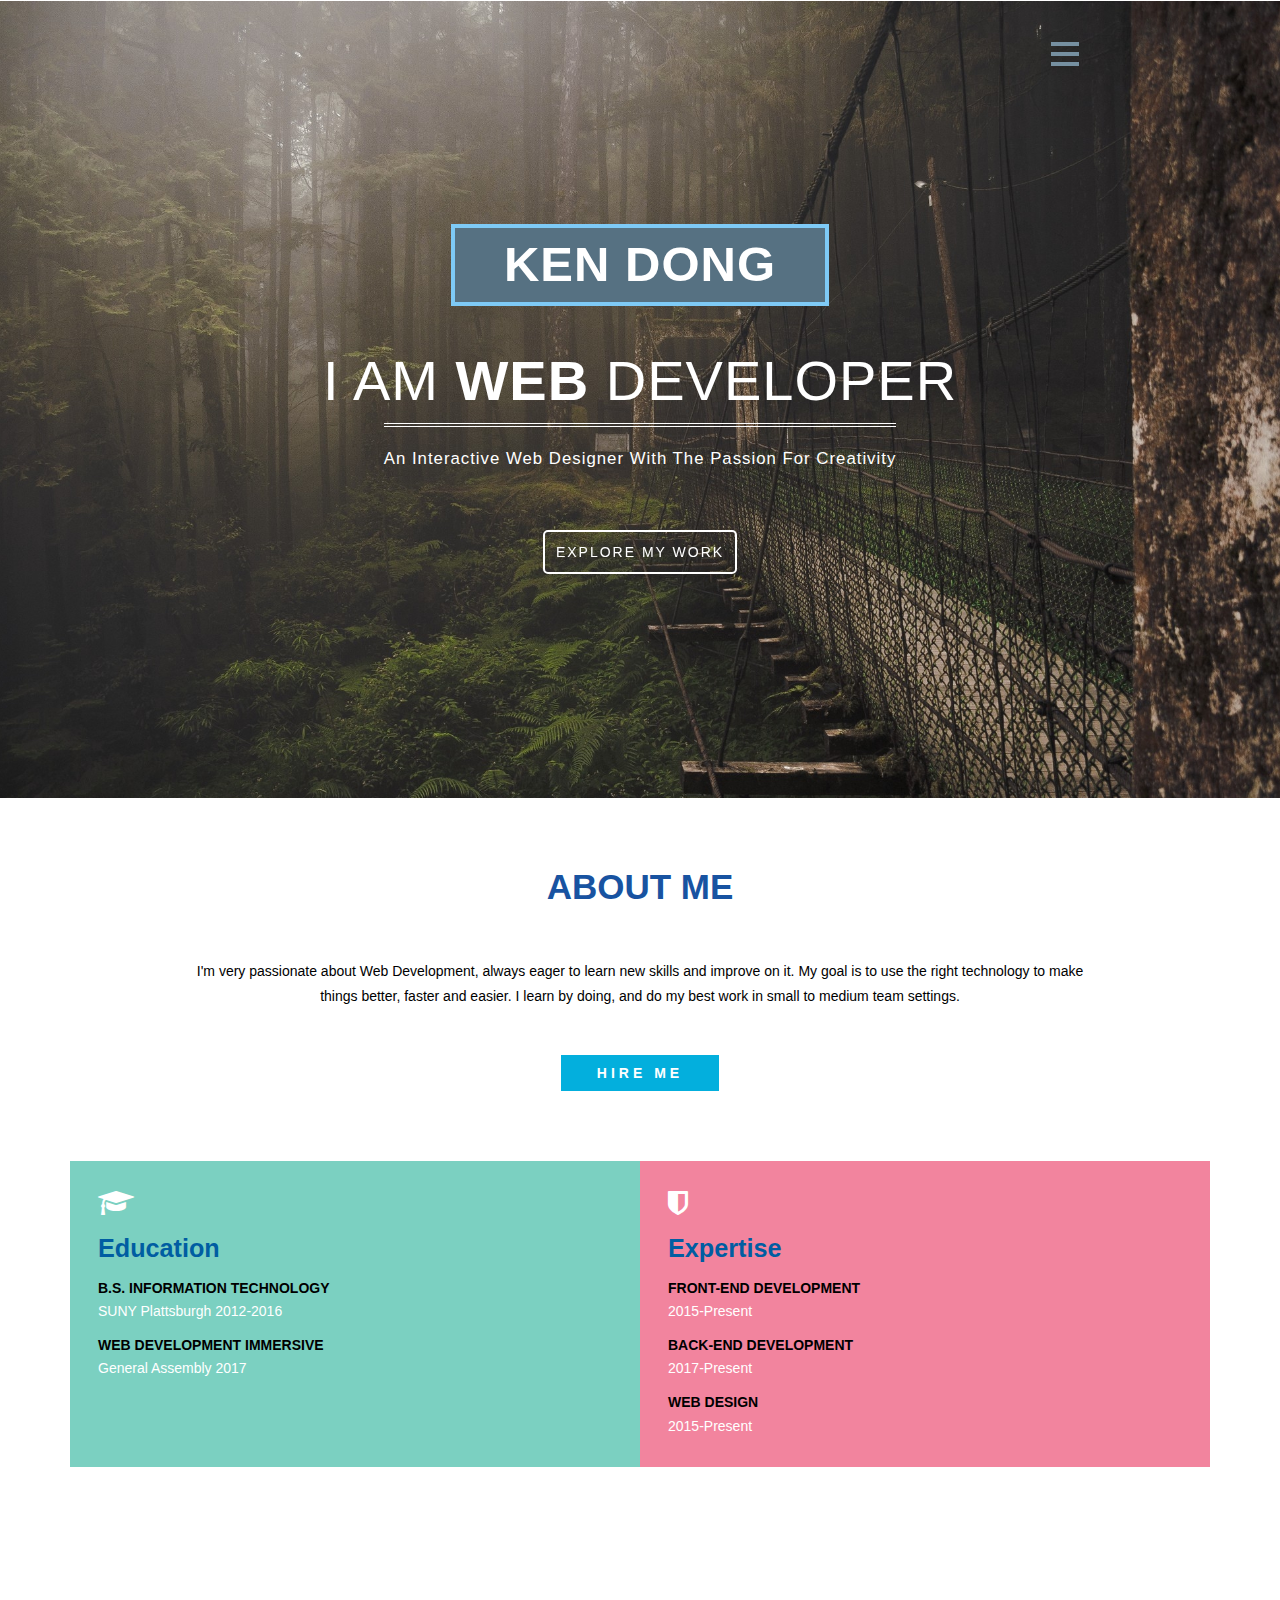
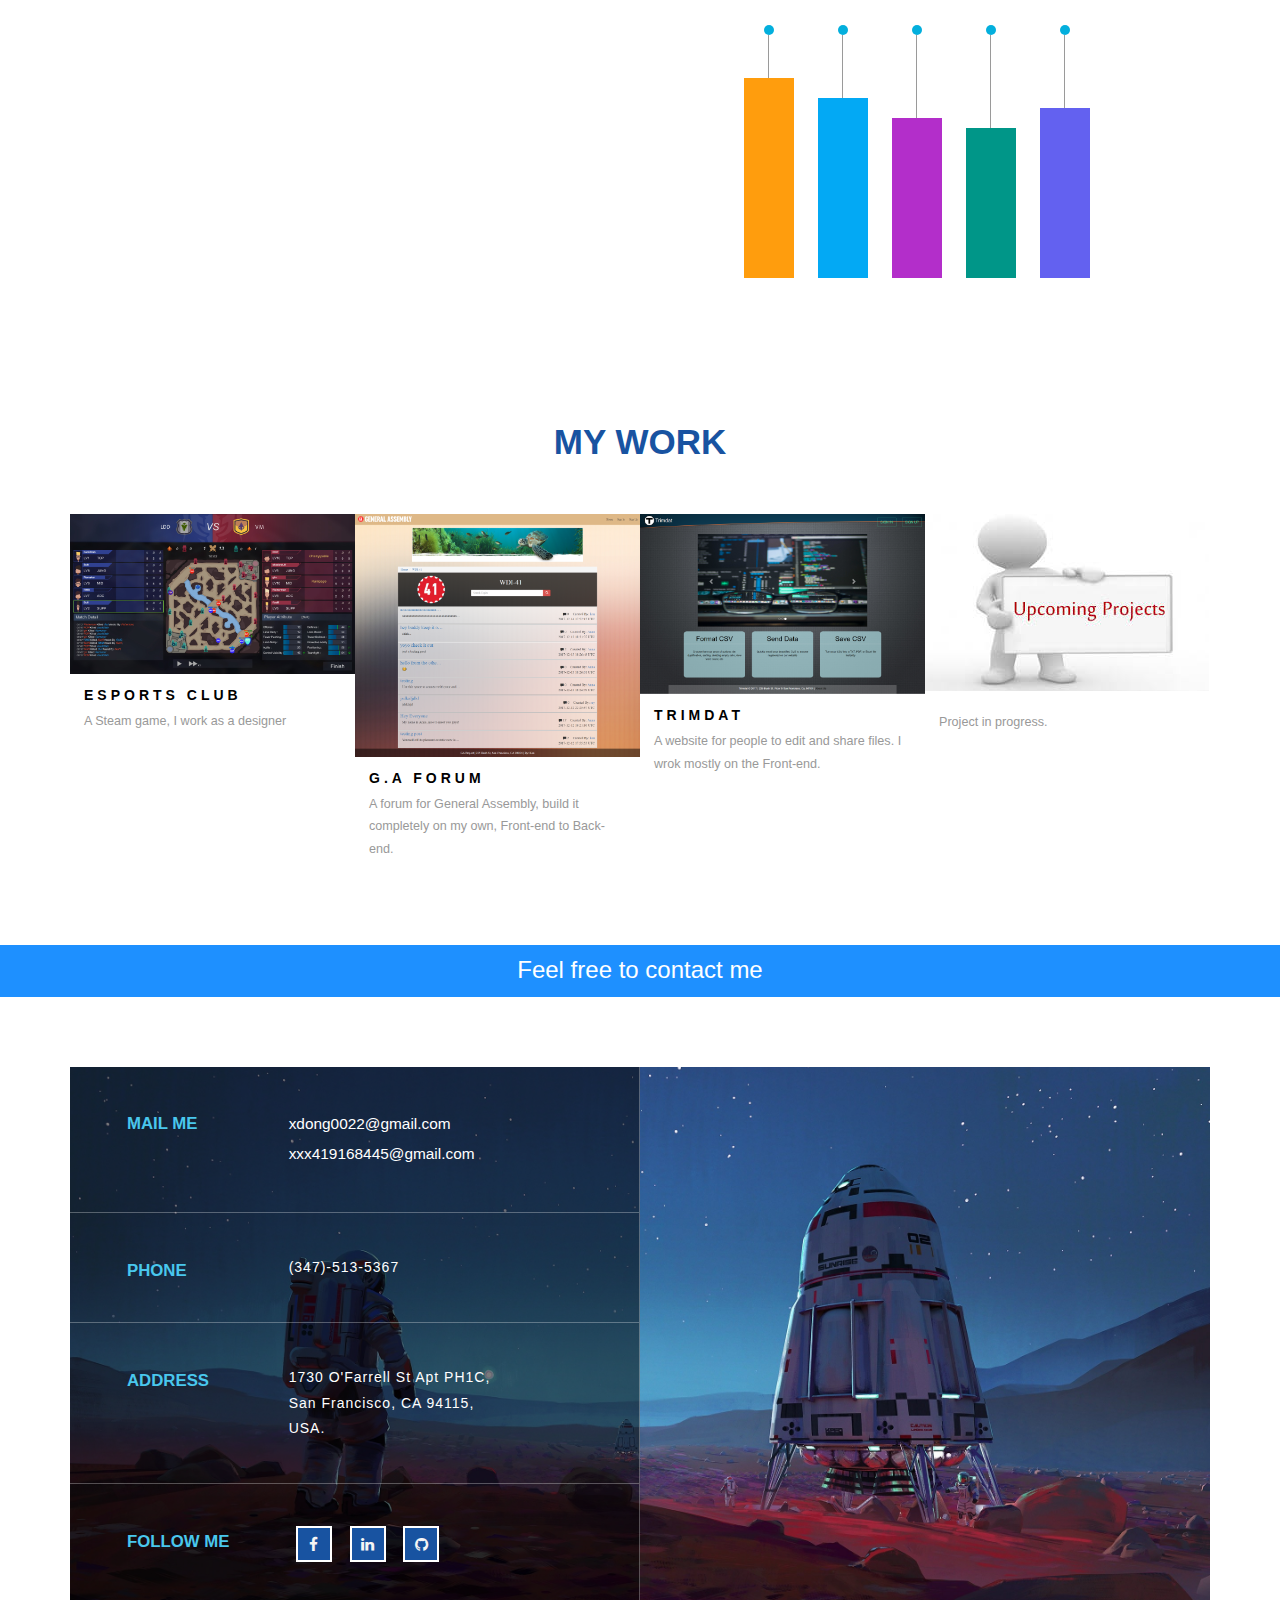
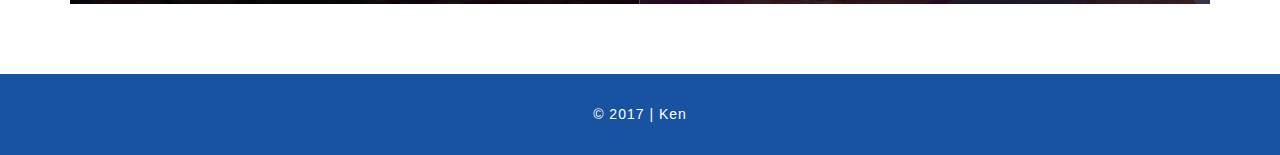
==== index.html @ a5fcfdde "profile page redo" ====
<!DOCTYPE html>
<html lang="en">
<head>
	<title>Ken's Profile</title>
	<meta name="viewport" content="width=device-width, initial-scale=1">
	<meta http-equiv="Content-Type" content="text/html; charset=utf-8" />
	<meta name="keywords" content="Designer,Web design" />
	<script type="application/x-javascript">
		addEventListener("load", function () {
			setTimeout(hideURLbar, 0);
		}, false);

		function hideURLbar() {
			window.scrollTo(0, 1);
		}
	</script>
	<!-- Custom Theme files -->
	<link href="css/bootstrap.css" type="text/css" rel="stylesheet" media="all">
	<!--gallery -->
	<link type="text/css" rel="stylesheet" href="css/cm-overlay.css" />
	<!-- //gallery -->
	<link href="css/style.css" type="text/css" rel="stylesheet" media="all">
	<link href="css/font-awesome.css" rel="stylesheet">
	<!-- font-awesome icons -->
	<!--//Custom Theme files-->
	<!-- js -->
	<script src="js/jquery-2.2.3.min.js"></script>
	<!-- //js -->

</head>

<body>
	<!-- banner -->
	<div id="home" class="banner">
		<div class="banner-agileinfo">
			<!-- header -->
			<div class="header">
				<div class="container">
					<div class="menu">
						<a href="" id="menuToggle"> <span class="navClosed"></span> </a>
						<nav>
							<a href="#home" class="active scroll">Home</a>
							<a href="#about" class="scroll">About Me</a>
							<a href="#skills" class="scroll">Skills</a>
							<a href="#gallery" class="scroll">My Work</a>
							<a href="#contact" class="scroll">Contact</a>
						</nav>
						<script>
							(function ($) {
								// Menu Functions
								$(document).ready(function () {
									$('#menuToggle').click(function (e) {
										var $parent = $(this).parent('.menu');
										$parent.toggleClass("open");
										var navState = $parent.hasClass('open') ? "hide" : "show";
										$(this).attr("title", navState + " navigation");
										// Set the timeout to the animation length in the CSS.
										setTimeout(function () {
											console.log("timeout set");
											$('#menuToggle > span').toggleClass("navClosed").toggleClass("navOpen");
										}, 200);
										e.preventDefault();
									});
								});
							})(jQuery);
						</script>

					</div>
					<div class="clearfix"> </div>
				</div>
			</div>
			<!-- //header -->
			<div class="banner-text">
				<div class="container">
					<h1><a href="index.html">Ken Dong</a></h1>
					<h2 class="w3ls-bnrtext">I am <span> WEB </span> Developer</h2>
					<p class="w3ls-p">an interactive web designer with the passion for creativity</p>
					<a href="#about" class="buy btn-wayra scroll">Explore my work</a>
				</div>
			</div>
		</div>
	</div>
	<!-- //banner -->
	<!-- about -->
	<div class="agile-about w3ls-section text-center" id="about">
		<div class="container">
			<h3 class="agileits-title">about me</h3>
			<div class="agileits-about-grid">
				<p>I'm very passionate about Web Development, always eager to learn new
					skills and improve on it. My goal is to use the right technology to make things better, faster and easier.
				 I learn by doing, and do my best work in small to medium team settings.</p>
			</div>
			<a href="#contact" class="wthree- about-link scroll">hire me</a>
		</div>
	</div>
	<!-- //about -->
	<!-- about-bottom -->
	<div class="agileits-about-btm">
		<div class="container">
			<div class="w3-flex">
			<div class="col-md-4 col-sm-4 ab1 agileits-about-grid1">
				<span class="fa fa-graduation-cap  wthree-title-list" aria-hidden="true"></span>
				<h4 class="agileinfo-head">education</h4>
				<h5>B.S. Information Technology</h5>
				<p>SUNY Plattsburgh 2012-2016</p>
				<h5>Web Development Immersive</h5>
				<p>General Assembly 2017</p>
			</div>
			<div class="col-md-4 col-sm-4 ab1 agileits-about-grid2">
				<span class="fa fa-shield  wthree-title-list" aria-hidden="true"></span>
				<h4 class="agileinfo-head">expertise</h4>
				<h5>Front-end Development</h5>
				<p>2015-Present</p>
				<h5>Back-end Development</h5>
				<p>2017-Present</p>
				<h5>Web Design</h5>
				<p>2015-Present</p>
			</div>
			<div class="clearfix"></div>
			</div>
		</div>
	</div>
	<!-- //about-bottom -->
	<!-- skills -->
	<div class="agile-service w3ls-section" id="skills">
		<div class="container">
			<div class="col-md-5 w3_agileits-service-left">
				<h3 class="agileits-title">skills</h3>
				<p>I have a wide range of skill sets from the base HTML and CSS to Ruby,
					Rails, Python, React, Angular and many more.
				</p>
			</div>
			<div class="col-md-7 skills-right">
				<div class="vertical-skills  pull-right xs-center">
					<ul class="list-inline">
						<li>
							<div class="skill" style="height:100%; background:#ff9d0d;"><span class="value"></span></div><span class="title">ROR</span></li>
						<li>
							<div class="skill" style="height:90%; background:#03a9f4;"><span class="value"></span></div><span class="title">Python</span></li>
						<li>
							<div class="skill" style="height:80%; background:#b32eca;"><span class="value"></span></div><span class="title">React</span></li>
						<li>
							<div class="skill" style="height:75%; background:#009688;"><span class="value"></span></div><span class="title">Angular</span></li>
						<li>
							<div class="skill" style="height:85%; background:#6361f0;"><span class="value"></span></div><span class="title">JS</span></li>

					</ul>
				</div>

			</div>
			<div class="clearfix"></div>
		</div>
	</div>
	<div class="w3ls-section agileits-gallery" id="gallery">
		<div class="container">
			<h3 class="agileits-title">MY work</h3>
			<div class="bs-example bs-example-tabs" role="tabpanel" data-example-id="togglable-tabs">
				<div id="myTabContent" class="tab-content">
					<div role="tabpanel" class="tab-pane fade in active" id="home-main" aria-labelledby="home-tab">
						<div class="w3_tab_img">
							<div class="col-sm-3 w3_tab_img_left">
								<div class="demo">
									<a class="cm-overlay" href="images/g1.jpg">
										<figure class="imghvr-shutter-in-out-diag-2"><img src="images/g1.jpg" alt=" " class="img-responsive" />
										</figure>
									</a>
								</div>
								<div class="agile-gallery-info">
									<h5>ESports Club</h5>
									<p>A Steam game, I work as a designer</p>
								</div>
							</div>
							<div class="col-sm-3 w3_tab_img_left">
								<div class="demo">
									<a class="cm-overlay" href="images/g2.png">
										<figure class="imghvr-shutter-in-out-diag-2"><img src="images/g2.png" alt=" " class="img-responsive" />
										</figure>
									</a>
								</div>
								<div class="agile-gallery-info">
									<h5>G.A Forum</h5>
									<p>A forum for General Assembly, build it completely on my own, Front-end to Back-end.</p>
								</div>
							</div>
							<div class="col-sm-3 w3_tab_img_left">
								<div class="demo">
									<a class="cm-overlay" href="images/g3.png">
										<figure class="imghvr-shutter-in-out-diag-2"><img src="images/g3.png" alt=" " class="img-responsive" />
										</figure>
									</a>
								</div>
								<div class="agile-gallery-info">
									<h5>Trimdat</h5>
									<p>A website for people to edit and share files. I wrok mostly on the Front-end.</p>
								</div>
							</div>
							<div class="col-sm-3 w3_tab_img_left">
								<div class="demo">
									<a class="cm-overlay" href="images/upcoming_projects.jpg">
										<figure class="imghvr-shutter-in-out-diag-2"><img src="images/upcoming_projects.jpg" alt=" " class="img-responsive" />
										</figure>
									</a>
								</div>
								<div class="agile-gallery-info">
									<p>Project in progress.</p>
								</div>
							</div>
							<div class="clearfix"> </div>
						</div>
					</div>
				</div>
			</div>
		</div>
		<script src="js/jquery.tools.min.js"></script>
		<script src="js/jquery.mobile.custom.min.js"></script>
		<script src="js/jquery.cm-overlay.js"></script>
		<script>
			$(document).ready(function () {
				$('.cm-overlay').cmOverlay();
			});
		</script>
	</div>
	<!-- //menu -->

	<!-- contact -->
	<h3 class="contact-me" id="contact">Feel free to contact me</h3>
	<div class="contact-w3-agileits w3ls-section">
		<div class="container">
			<div class="contact-main-w3ls">
				<div class="col-md-6  contact-left-w3ls">
					<div class="mail contact-grid-agileinfo">
						<div class="col-md-4 col-sm-4 col-xs-4 contact-icon-wthree">
							<h4>Mail me</h4>
						</div>
						<div class="col-md-8  col-sm-8 col-xs-8 contact-text-agileinfo">
							<a target="_blank" href="https://mail.google.com/mail/u/0/?view=cm&fs=1&tf=1&source=mailto&to=xdong0022@gmail.com">xdong0022@gmail.com</a><br>
							<a target="_blank" href="https://mail.google.com/mail/u/0/?view=cm&fs=1&tf=1&source=mailto&to=xxx419168445@gmail.com">xxx419168445@gmail.com</a>
						</div>
						<div class="clearfix"></div>
					</div>
					<div class="call contact-grid-agileinfo">
						<div class="col-md-4 col-sm-4 col-xs-4 contact-icon-wthree">
							<h4>Phone</h4>
						</div>
						<div class="col-md-8 col-sm-8 col-xs-8 contact-text-agileinfo">
							<p>(347)-513-5367</p>
						</div>
						<div class="clearfix"></div>
					</div>
					<div class="contact-grid-agileinfo">
						<div class="col-md-4 col-sm-4 col-xs-4 contact-icon-wthree">
							<h4>Address</h4>
						</div>
						<div class="col-md-8 col-sm-8 col-xs-8 contact-text-agileinfo">
							<p>1730 O'Farrell St Apt PH1C,<br> San Francisco, CA 94115,<br> USA.
							</p>
						</div>
						<div class="clearfix"></div>
					</div>
					<div class="visit wthree-social-icons contact-grid-agileinfo">
						<div class="col-md-4 col-sm-4 col-xs-4 contact-icon-wthree">
							<h4>Follow me</h4>
						</div>
						<div class="col-md-8 col-sm-8 col-xs-8 contact-text-agileinfo">
							<ul class="w3-links">
								<li><a target="_blank" href="https://www.facebook.com/xiaocan.dong" title="Facebook"><i class="fa fa-facebook"></i></a></li>
								<li><a target="_blank" href="https://www.linkedin.com/in/xdong0022/" title="Linkedin"><i class="fa fa-linkedin"></i></a></li>
								<li><a target="_blank" href="https://github.com/xdong002" title="Github"><i class="fa fa-github"></i></a></li>
							</ul>
						</div>
						<div class="clearfix"></div>
					</div>
				</div>
				<div class="contact-main">
					<div class="col-md-6 agileits-main-right">

					</div>
					<div class="clearfix"></div>
				</div>
			</div>
		</div>
	</div>
	<!-- //contact -->
	<div class="agileits_w3layouts-footer">
		<p>© 2017 | Ken</a></p>
	</div>
	<!-- start-smooth-scrolling -->
	<script type="text/javascript" src="js/move-top.js"></script>
	<script type="text/javascript" src="js/easing.js"></script>
	<script type="text/javascript">
		jQuery(document).ready(function ($) {
			$(".scroll").click(function (event) {
				event.preventDefault();

				$('html,body').animate({
					scrollTop: $(this.hash).offset().top
				}, 1000);
			});
		});
	</script>
	<!-- //end-smooth-scrolling -->
	<!-- smooth-scrolling-of-move-up -->
	<script type="text/javascript">
		$(document).ready(function () {
			/*
			var defaults = {
				containerID: 'toTop', // fading element id
				containerHoverID: 'toTopHover', // fading element hover id
				scrollSpeed: 1200,
				easingType: 'linear'
			};
			*/

			$().UItoTop({
				easingType: 'easeOutQuart'
			});

		});
	</script>
<script type="text/javascript" src="js/SmoothScroll.min.js"></script>
	<script src="js/bootstrap.js"></script>
</body>
</html>
---- css/cm-overlay.css ----
/* overlay - centered modal dialog*/
.overlay-visible
{
    overflow:hidden !important;
}
#cm-overlay-mask,
#cm-wrap
{
    position: fixed;
    left: 0;
    top: 0;
    width:100%;
    height:100%;
    z-index: 9991;
    text-align:center;
/* IE<9 support hack */
}
/* chrome bug fix causing overlay-mask to not appear */
@media screen and (-webkit-min-device-pixel-ratio:0) {
#cm-overlay-mask
{
    overflow:scroll;
}
#cm-overlay-mask::-webkit-scrollbar
{
    width:0px; 
}}
#cm-wrap
{
    visibility:hidden;
    white-space:nowrap;
}
#cm-wrap *
{
    -webkit-touch-callout: none;
    -webkit-user-select: none;
    -khtml-user-select: none;
    -moz-user-select: none;
    -ms-user-select: none;
    user-select: none;
}
#cm-wrap .cm-box,
#cm-wrap .cm-scale
{
    white-space:normal;
    vertical-align:middle;
    position:relative;
    display:inline-block;
/* IE<8 support hacks */
    *display:inline;
    *zoom:1;
}
#cm-wrap .cm-scale
{
    height:100%;
    line-height:100%;
    width:0;
}
#cm-wrap .cm-box img,
#cm-wrap .cm-box iframe
{
    display:block;
}

/* customise mask colour */
#cm-overlay-mask
{
    background-color:#000000;
}
/* customise loader GIF */
#cm-wrap
{
    background:none;
}
#cm-wrap.cm-loaded
{
    background-image:none;
}
/* overlay border and shadow */
#cm-overlay
{
    -webkit-box-shadow: 0 0 90px #000;
    -khtml-box-shadow:0 0 90px 5px #000;
    -moz-box-shadow:0 0 90px 5px #000;
    box-shadow:0 0 90px 5px #000;
    /**/
    opacity:0;
    z-index:9992;
}
/* close link style */
#cm-wrap #cm-close
{
    display:block;
	height: 61px;
    width: 59px;
    position:absolute;
    right:0;
    top:0;
    background:transparent url(../images/close.png) scroll no-repeat center center;
    cursor:pointer;
    z-index:9993;
    zoom:1;
    text-indent:-999em;
    opacity:0.5;
}
/* prev and next buttons */
#cm-wrap #cm-prev,
#cm-wrap #cm-next
{
    display:block;
    position:absolute;
    height: 97px;
    width: 49px;
    top:50%;
    margin-top:-63px;
    text-indent:-999em;
    opacity:0.5;
    outline:none;
    z-index:9993;
}
#cm-wrap #cm-prev
{
    left:0;
    background:transparent url(../images/prev.png) scroll no-repeat 0 center;
}
#cm-wrap #cm-next
{
    right:0;
    background:transparent url(../images/next.png) scroll no-repeat 100% center;
}
#cm-wrap #cm-prev:hover,
#cm-wrap #cm-next:hover,
#cm-wrap #cm-close:hover
{
    opacity:1;
}


/* tooltip for close link (jquery tools) */
.tooltip
{
    text-align:center;
    font-family:sans-serif;
    color:#eee;
    background:#000;
    padding:10px;
    border:1px solid #eee;
    z-index:99999;
    font-size:12px;
    background: #000;
    border: 1px solid #eee;
}
.tooltip:after, .tooltip:before
{
    bottom: 100%;
    border: solid transparent;
    content: " ";
    height: 0;
    width: 0;
    position: absolute;
    pointer-events: none;
}
.tooltip:after
{
    border-color: rgba(0, 0, 0, 0);
    border-bottom-color: #000;
    border-width: 10px;
    left: 50%;
    margin-left: -10px;
}
.tooltip:before
{
    border-color: rgba(238, 238, 238, 0);
    border-bottom-color: #eee;
    border-width: 11px;
    left: 50%;
    margin-left: -11px;
}
@media (max-width: 640px){
	#cm-wrap .cm-box img, #cm-wrap .cm-box iframe {
		display: block;
		width: 80%;
		margin: 0 auto;
		height: inherit;
	}
	#cm-overlay {
		border: none;
	}
}
---- css/style.css ----
/*--
Author: W3layouts
Author URL: http://w3layouts.com
License: Creative Commons Attribution 3.0 Unported
License URL: http://creativecommons.org/licenses/by/3.0/
--*/

body {
    margin: 0;
    background: #fff;
    font-family: 'Source Sans Pro', sans-serif;
}

body a,
.agile_form input[type="submit"] {
    -webkit-transition: 0.5s all;
    -moz-transition: 0.5s all;
    -o-transition: 0.5s all;
    -ms-transition: 0.5s all;
    transition: 0.5s all;
    text-decoration: none;
}

h1,
h2,
h3,
h4,
h5,
h6 {
    margin: 0;
    font-family: 'Source Sans Pro', sans-serif;
}

p {
    margin: 0;
    line-height: 1.8;
    font-size: 1em;
    color: #000;
}

ul,
label {
    margin: 0;
    padding: 0;
}

body a:hover,
body a:focus {
    text-decoration: none;
    outline: none;
}

.contact-me {
  background-color: DodgerBlue;
  text-align: center;
  color: white;
  padding: 1%;
}


/*-- banner --*/

.banner {
    background: url(../images/bg2.jpg)no-repeat center 0px fixed;
    background-size: cover;
    /* display: -moz-flex;
    display: -webkit-flex;
    display: -ms-flex;
    display: flex;
    -moz-flex-direction: column;
    -webkit-flex-direction: column;
    -ms-flex-direction: column;
    flex-direction: column;
    -moz-justify-content: center;
    -webkit-justify-content: center;
    -ms-justify-content: center;
    justify-content: center;
      overflow: hidden;
    text-align: center;
     display: -ms-flexbox;
    -ms-flex-pack: center;*/

}
.banner-text {
    padding: 16em 0;
    text-align:center;
}


/*-- banner-text --*/

.banner-text h1 {
    font-size: 3.5em;
    line-height: 1.5em;
    display: inline-block;
    border: solid #7ecaf6;
    border-width: 4px;
    color: rgb(255, 255, 255);
    background: #567182;
    padding: 0 1em;
    letter-spacing: 1px;
    font-weight: 800;
    text-transform: uppercase;
}
.banner-text h1 a {
    color: #fff;
}
h2.w3ls-bnrtext {
    color: #fff;
    margin: 0.8em 0 0.2em;
    font-size: 4em;
    font-weight: 400;
    letter-spacing: 1px;
    text-transform: uppercase;
}

h2.w3ls-bnrtext span {
    font-weight: 800;
}

p.w3ls-p {
    font-size: 1.2em;
    color: #fff;
    text-transform: capitalize;
    padding-top: 1em;
    letter-spacing: 1px;
    display: inline-block;
    border-top: 4px double #fff;
}

a.buy {
    font-size: 1em;
    color: #fff;
    padding: 0.7em 0;
    margin: 4em auto 0;
    text-align: center;
    border-radius: 5px;
    border: 2px solid;
    letter-spacing: 2px;
    position: relative;
    text-transform: uppercase;
    z-index: 1;
    -webkit-backface-visibility: hidden;
    -moz-osx-font-smoothing: grayscale;
    display: block;
    width: 17%;
}


/* Individual button styles */

.btn-wayra {
    overflow: hidden;
    -webkit-transition: border-color 0.3s, color 0.3s;
    transition: border-color 0.3s, color 0.3s;
    -moz-transition: border-color 0.3s, color 0.3s;
    -webkit-transition-timing-function: cubic-bezier(0.2, 1, 0.3, 1);
    transition-timing-function: cubic-bezier(0.2, 1, 0.3, 1);
    -moz-transition-timing-function: cubic-bezier(0.2, 1, 0.3, 1);
}

.btn-wayra::before {
    content: '';
    position: absolute;
    top: 0;
    left: 0;
    width: 150%;
    height: 100%;
    background: #cfdce5;
    z-index: -1;
    -webkit-transform: rotate3d(0, 0, 1, -45deg) translate3d(0, -3em, 0);
    transform: rotate3d(0, 0, 1, -45deg) translate3d(0, -3em, 0);
    -moz-transform: rotate3d(0, 0, 1, -45deg) translate3d(0, -3em, 0);
    -o-transform: rotate3d(0, 0, 1, -45deg) translate3d(0, -3em, 0);
    -ms-transform: rotate3d(0, 0, 1, -45deg) translate3d(0, -3em, 0);
    -webkit-transform-origin: 0% 100%;
    transform-origin: 0% 100%;
    -moz-transform-origin: 0% 100%;
    -webkit-transition: -webkit-transform 0.3s, opacity 0.3s, background-color 0.3s;
    transition: transform 0.3s, opacity 0.3s, background-color 0.3s;
    -moz-transition: -moz-transform 0.3s, opacity 0.3s, background-color 0.3s;
}

.btn-wayra:hover {
    color: #000;
    border-color: #cfdce5;
}

.btn-wayra.button--inverted:hover {
    color: #cfdce5;
    border-color: #fff;
}

.btn-wayra:hover::before {
    opacity: 1;
    background-color: #cfdce5;
    -webkit-transform: rotate3d(0, 0, 1, 0deg);
    transform: rotate3d(0, 0, 1, 0deg);
    -moz-transform: rotate3d(0, 0, 1, 0deg);
    -o-transform: rotate3d(0, 0, 1, 0deg);
    -ms-transform: rotate3d(0, 0, 1, 0deg);
    -webkit-transition-timing-function: cubic-bezier(0.2, 1, 0.3, 1);
    transition-timing-function: cubic-bezier(0.2, 1, 0.3, 1);
    -moz-transition-timing-function: cubic-bezier(0.2, 1, 0.3, 1);
}

btn-wayra:hover {
    color: #000;
}

.btn-wayra.button--inverted:hover::before {
    background-color: #fff;
}


/*-- //banner --*/


/*-- //banner --*/


/*-- menu-navigation --*/

nav {
    background-color: rgba(0, 0, 0, 0.6);
    height: 100%;
    position: fixed;
    right: -220px;
    top: 0;
    -moz-transition: right 0.2s linear;
    -o-transition: right 0.2s linear;
    -webkit-transition: right 0.2s linear;
    transition: right 0.2s linear;
    width: 220px;
    z-index: 9001;
    /* IT'S OVER 9000! */
    padding-top: 4em;
}

#menuToggle {
    display: block;
    position: fixed;
    height: 40px;
    right: 15%;
    top: 33px;
    width: 46px;
    z-index: 9999;
}

#menuToggle span {
    background: #7690a1;
    display: block;
    height: 10%;
    left: 20%;
    position: absolute;
    top: 45%;
    width: 60%;
}

#menuToggle span:before,
#menuToggle span:after {
    background: #7690a1;
    content: '';
    display: block;
    height: 100%;
    position: absolute;
    top: -250%;
    -moz-transform: rotate(0deg);
    -ms-transform: rotate(0deg);
    -webkit-transform: rotate(0deg);
    transform: rotate(0deg);
    width: 100%;
}

#menuToggle span:after {
    top: 250%;
}

nav a {
    color: #fff;
    display: block;
    font-size: 1.3em;
    margin: 30px 0 30px 30px;
    font-weight: 300;
    letter-spacing: 1px;
}

nav a:after {
    background: #7ecaf6;
    content: '';
    display: block;
    height: 2px;
    -moz-transition: width 0.5s;
    -o-transition: width 0.5s;
    -webkit-transition: width 0.5s;
    transition: width 0.5s;
    width: 0;
    margin-top: 0.2em;
}

nav a:hover:after {
    width: 100%;
}

.menu nav a:hover,
.menu nav a:focus {
    color: #cfdce5;
}

.open nav {
    right: 0;
}

.open #menuToggle span {
    background: transparent;
    left: 20%;
    top: 45%;
}

.open #menuToggle span:before,
.open #menuToggle span:after {
    background: white;
    top: 0;
    -moz-transform: rotate(45deg);
    -ms-transform: rotate(45deg);
    -webkit-transform: rotate(45deg);
    transform: rotate(45deg);
}

.open #menuToggle span:after {
    -moz-transform: rotate(-45deg);
    -ms-transform: rotate(-45deg);
    -webkit-transform: rotate(-45deg);
    transform: rotate(-45deg);
}

#menuToggle .navClosed {
    -moz-transition: background 0.1s linear;
    -o-transition: background 0.1s linear;
    -webkit-transition: background 0.1s linear;
    transition: background 0.1s linear;
}

#menuToggle .navClosed:before,
#menuToggle .navClosed:after {
    -moz-transition: top 0.2s linear 0.1s, -moz-transform 0.2s linear 0.1s;
    -o-transition: top 0.2s linear 0.1s, -o-transform 0.2s linear 0.1s;
    -webkit-transition: top 0.2s linear, -webkit-transform 0.2s linear;
    -webkit-transition-delay: 0.1s, 0.1s;
    transition: top 0.2s linear 0.1s, transform 0.2s linear 0.1s;
}

#menuToggle .navOpen {
    -moz-transition: background 0.1s linear 0.2s;
    -o-transition: background 0.1s linear 0.2s;
    -webkit-transition: background 0.1s linear;
    -webkit-transition-delay: 0.2s;
    transition: background 0.1s linear 0.2s;
}

#menuToggle .navOpen:before,
#menuToggle .navOpen:after {
    -moz-transition: top 0.2s linear, -moz-transform 0.2s linear;
    -o-transition: top 0.2s linear, -o-transform 0.2s linear;
    -webkit-transition: top 0.2s linear, -webkit-transform 0.2s linear;
    transition: top 0.2s linear, transform 0.2s linear;
}


/*-- //menu-navigation --*/

.w3ls-section {
    padding: 5em 0;
}


/* about */

h3.agileits-title {
    font-size: 2.5em;
    text-transform: uppercase;
    font-weight: 600;
    margin-bottom: 1.5em;
    color: #1853a1;
    text-align: center;
}

a.wthree-.about-link {
    color: #fff;
    border: 1px solid #03afdd;
    background: #03afdd;
    border-radius: 0;
    padding: 0.5em 2.5em;
    outline: none;
    font-size: 1em;
    margin: 4% auto 0;
    font-weight: 600;
    letter-spacing: 4px;
    display: inline-block;
    text-transform: uppercase;
}

.agileits-about-grid p {
    width: 80%;
    margin: 0 auto;
}

.agileits-about-grid1 {
    background: #7bd0c1;
}

.agileits-about-grid2 {
    background: #f2849e;
}

.agileits-about-grid3 {
    background: #7ecaf6;
}


/* //about */


/* about-bottom */

.agileits-about-btm {
    padding-bottom: 4em;
}

.ab1 {
    padding: 2em;
}
.ab1 span {
    color: #fff;
    font-size: 2em;
}


h4.agileinfo-head {
    color: #005da2;
    text-transform: capitalize;
    font-weight: 600;
    margin: 0.7em 0;
    font-size: 1.8em;
}

.ab1 h5 {
    color: #000;
    font-size: 1em;
    text-transform: uppercase;
    font-weight: 600;
    margin: 1em 0 0.2em;
}

.ab1 p {
    color: #fff;
}


/* //about-bottom */


/* skills */

.w3_agileits-service-left h3 {
    text-align: left;
    color: #fff;
}

.skills-right {
    text-align: center;
    margin: 0 auto;
    width: 50%;
}

div#skills {
    background: url(../images/bg1.jpg) fixed;
    background-size: cover;
}


/*-- Skills bar effects --*/

.skill-grids {
    margin: 3em 0;
}

.skills h4 {
    font-size: 1.8em;
    color: #4378ff;
    letter-spacing: 2px;
    margin-bottom: 0.8em;
}

.skills-w3lsleft ul li {
    display: block;
    font-size: 1em;
    color: #999;
    margin-top: 1em;
}

.skills-w3lsleft ul li i.fa {
    font-size: 1.2em;
    margin-right: 0.5em;
}

.skillbar {
    position: relative;
    display: inline-block;
    margin: 15px 0;
    width: 100%;
    background: #eee;
    height: 35px;
    -webkit-border-radius: 3px;
    -moz-border-radius: 3px;
    -o-border-radius: 3px;
    -ms-border-radius: 3px;
    border-radius: 3px;
    width: 100%;
}

.skillbar-title {
    position: absolute;
    top: 0;
    left: 0;
    width: 110px;
    font-weight: bold;
    font-size: 13px;
    color: #fff;
    background: #6adcfa;
    border-top-left-radius: 3px;
    border-bottom-left-radius: 3px;
    background: rgba(0, 0, 0, 0.1);
    padding: 0 20px;
    height: 35px;
    line-height: 35px;
}

.skillbar-bar {
    height: 35px;
    width: 0px;
    background: #6adcfa;
    -webkit-border-radius: 3px;
    -moz-border-radius: 3px;
    border-radius: 3px;
    display: inline-block;
}

.skill-bar-percent {
    position: absolute;
    right: 10px;
    top: 0;
    font-size: 11px;
    height: 35px;
    line-height: 35px;
    color: rgba(0, 0, 0, 0.88);
}


/*-- //Skills bar effects --*/

.vertical-skills {
    margin-top: 85px;
    text-align: center;
}

.vertical-skills li {
    display: inline-block;
    position: relative;
    width: 50px;
    height: 200px;
    margin: 0 10px;
}

.vertical-skills li:before {
    content: '';
    background: #03afdd;
    display: block;
    top: -53px;
    left: 20px;
    width: 10px;
    height: 10px;
    border-radius: 50%;
    position: absolute;
}

.vertical-skills li:after {
    content: '';
    background: #9a9a9a;
    display: block;
    top: -43px;
    left: 24px;
    width: 1px;
    height: 93px;
    position: absolute;
}

@media (max-width: 400px) {
    .vertical-skills li {
        width: 25px;
    }
}

.vertical-skills li span.skill {
    position: absolute;
    animation-duration: 5s;
    animation-name: height;
    left: 0;
    right: 0;
    bottom: 0;
    color: #fff;
}

.vertical-skills li div.skill {
    position: absolute;
    animation-duration: 5s;
    animation-name: height;
    left: 0;
    right: 0;
    bottom: 0;
    color: #fff;
    z-index: 2;
}

.vertical-skills li span.title {
    position: absolute;
    left: 0;
    right: 0;
    text-align: center;
    top: -85px;
    font-size: 1.1em;
    color: #fff;
    font-weight: 600;
}

span.value {
    transform: rotate(-90deg);
    display: inline-block;
    margin: 6em 0;
    color: #fff;
    font-weight: 800;
    letter-spacing: 2px;
    font-size: 1em;
}


/* ANIMATIONS */

@keyframes height {
    0%,
    100% {
        transition-timing-function: cubic-bezier(1, 0, 0.65, 0.85);
    }
    0% {
        height: 0;
    }
    100% {
        max-height: 100%;
    }
}


/* //skills */


/* services */

.w3ls-sub-text {
    padding-left: 3em;
}

.w3_agileits-service-left p {
    color: #fff;
}

div#services h3 {
    color: #fff;
}

.services-grid img {
    border-radius: 50%;
    -webkit-border-radius:50%;
}

.services-w3ls-row.agileits-w3layouts.service1,
.services-w3ls-row.agileits-w3layouts.service4 {
    margin: 0 auto;
    width: 25%;
    text-align: center;
    position: relative;
}

.services-w3ls-row.agileits-w3layouts.service1:before,
.services-w3ls-row.agileits-w3layouts.service4:before {
    content: '';
    background: #fff;
    display: block;
    width: 21%;
    left: 39%;
    height: 2px;
    transform: rotate(90deg);
    position: absolute;
}

.services-w3ls-row.agileits-w3layouts.service1:before {
    bottom: -35px;
}

.services-w3ls-row.agileits-w3layouts.service4:before {
    top: -35px;
}

.services-grid.agileits-w3layouts.service2 {
    text-align: right;
    padding-right: 4em;
    padding-left: 2em;
}

.services-grid.agileits-w3layouts.service3 {
    padding-left: 4em;
    padding-right: 2em;
}

.sub-icon {
    margin-top: 3em;
}

.sub-icon span,
.s-top span {
    font-size: 4em;
    color: #fff;
}

div#services {
    background: #03afdd;
}

.agileits-w3layouts h5 {
    color: #e4e0e0;
    font-size: 1.5em;
    text-transform: uppercase;
    font-weight: 600;
    margin: 0 0 0.5em;
}

.s-top {
    margin: 1em 0;
}

.services-grid.agileits-w3layouts {
    margin-top: 10em;
}

.services-grid img {
    padding: 2em;
    border: 10px solid #fff;
    background: #f2849e;
    margin: 3em 0;
    position: relative;
}

.img-agileits:before,
.img-agileits:after {
    content: '';
    background: #fff;
    display: block;
    width: 16%;
    top: 46%;
    height: 2px;
    position: absolute;
}

.img-agileits:before {
    left: -35px;
}

.img-agileits:after {
    right: -45px;
}


/*//services */


/*-- gallery --*/

.nav-tabs>li.active>a,
.nav-tabs>li.active>a:hover,
.nav-tabs>li.active>a:focus {
    color: #ffffff;
    cursor:pointer;
    background: #03afdd;
    border: solid 2px #03afdd;
}

.nav-tabs>li>a {
    margin-right: 3px;
    font-size: 1em;
    color: #212121;
    border: solid 2px #03afdd;
    border-radius: 0px;
    -webkit-border-radius: 0px;
    -ms-border-radius: 0px;
    -o-border-radius: 0px;
    -moz-border-radius: 0px;
    padding: .5em 1em;
    text-transform: capitalize;
}

.nav-tabs>li>a:focus {
    background: transparent;
}

.nav-tabs {
    border-bottom: none;
    margin: 0 auto 3em;
    width: 40%;
    text-align: center;
}

.nav-tabs>li {
    margin: 0 10px 0 0;
}

.nav-tabs>li>a:hover {
    color: #FFFFFF;
    background: #03afdd;
    border: solid 2px #03afdd;
}

.w3_tab_img_left {
    padding: 0;
}

.agile-gallery-info {
    padding: 1em;
    background: #ffffff;
}

.agile-gallery-info h5 {
    color: #000000;
    font-size: 1em;
    text-transform: uppercase;
    font-weight: 600;
    letter-spacing: 4px;
    margin: 0;
}

.agile-gallery-info p {
    color: #999999;
    font-size: .9em;
    line-height: 1.8em;
    margin: .5em 0 0 0;
}

.agile-gallery-info {
    transition: 0.5s all;
    -webkit-transition: 0.5s all;
    -o-transition: 0.5s all;
    -moz-transition: 0.5s all;
    -ms-transition: 0.5s all;
}

.w3_tab_img_left:hover .agile-gallery-info {
    background: #03afdd;
    color: #FFFFFF;
}

.w3_tab_img_left:hover .agile-gallery-info p {
    color: #FFFFFF;
}


/*-- //gallery --*/


/*-- Contact --*/

.contact-main-w3ls {
    background: url(../images/contact.jpg) no-repeat center;
    background-size: cover;
}

.contact-left-w3ls {
    padding: 0;
    background: rgba(0, 0, 0, 0.51);
    border-right: 1px solid rgba(255, 255, 255, 0.29);
}

.contact-right-w3l h3:before {
    width: 35%;
}

.contact-text-agileinfo a {
    line-height: 2;
    color: #fff;
    font-size: 1.1em;
}

.contact-left-w3ls p {
    color: #fff;
    font-size: 1em;
    letter-spacing: 1px;
}

.contact-left-w3ls h4 {
    color: #49c7ed;
    font-weight: 600;
    margin-top: 0.4em;
    font-size: 1.2em;
    text-transform: uppercase;
}

.agileits-main-right label {
    margin: 0.5em 0 1em;
    font-size: 1.1em;
    text-align: center;
    letter-spacing: 0.5px;
    text-transform: capitalize;
    display: inline-block;
    font-weight: 600;
    color: #000;
}

.w3ls-text {
    width: 48%;
    float: left;
}

.agileits-main-right {
    padding: 3em;
}

.agile_form input[type=text] {
    padding: 0.9em 1em;
    color: #000;
    width: 100%;
    font-size: 1em;
    outline: none;
    border: 1px solid #c5c0c0;
    background: #f5f5f5;
    margin: 0 0 1em 0;
}

.agile_form input[type="email"] {
    width: 100%;
    padding: 0.9em 1em;
    color: #000;
    font-size: 1em;
    outline: none;
    border: 1px solid #c5c0c0;
    background: #f5f5f5;
    margin: 0 0 1em 0;
}

.agile_form textarea {
    font-size: 1em;
    color: #000;
    padding: 0.8em 1em;
    margin-bottom: 1em;
    width: 100%;
    outline: none;
    resize: none;
    height: 11em;
    border: 1px solid #c5c0c0;
    background: #f5f5f5;
    margin: 0 0 1em 0;
}

.agile_form input[type="submit"] {
    width: 30%;
    text-transform: uppercase;
    outline: none;
    border: none;
    cursor: pointer;
    color: #ffffff;
    font-size: 1.2em;
    font-weight: 600;
    padding: 0.5em 0;
    letter-spacing: 1px;
    border: 1px solid #696867;
    background: #1853a1;
}

.agile_form input[type="submit"]:hover {
    color: #1853a1;
    background: rgb(255, 255, 255);
}

.contact-right-w3l {
    padding: 5em 12em;
    border-right: 1px solid rgba(255, 255, 255, 0.29);
}

.contact-grid-agileinfo {
    padding: 3em;
    border-bottom: 1px solid rgba(255, 255, 255, 0.29);
}

.visit {
    border: none;
}

.contact-main ::-webkit-input-placeholder {
    color: #fff;
}

.contact-main :-moz-placeholder {
    /* Firefox 18- */
    color: #fff;
}

.contact-main ::-moz-placeholder {
    /* Firefox 19+ */
    color: #fff;
}

.contact-main :-ms-input-placeholder {
    color: #fff;
}


/*-- social-icons --*/

ul.w3-links li {
    margin: 0 0.5em;
    display: inline-block;
}

ul.w3-links {
    margin-top: 0;
}

ul.w3-links li a i.fa {
    color: #f5f5f5;
    background: #1853a1;
    font-size: 1em;
    line-height: 2.2em;
    text-align: center;
    transition: all 0.5s ease-in-out;
    -webkit-transition: all 0.5s ease-in-out;
    -moz-transition: all 0.5s ease-in-out;
    -o-transition: all 0.5s ease-in-out;
    -ms-transition: all 0.5s ease-in-out;
    width: 36px;
    height: 36px;
    border: 2px solid #fff;
}

ul.w3-links li a i.fa:hover {
    color: #fff;
    background: transparent;
}


/*-- //contact --*/

.agileits_w3layouts-footer {
    text-align: center;
    padding: 2em 0;
    background: #1853a1;
}

.agileits_w3layouts-footer p {
    color: #fff;
    letter-spacing: 1px;
}

.agileits_w3layouts-footer p a {
    color: #7ecaf6;
    text-decoration: none;
    -webkit-transition: .5s all;
    -moz-transition: .5s all;
    transition: .5s all;
}

.agileits_w3layouts-footer p a:hover {
    color: #fff;
}


/*-- bottom-to-top --*/

#toTop {
    display: none;
    text-decoration: none;
    position: fixed;
    bottom: 24px;
    right: 3%;
    overflow: hidden;
    z-index: 999;
    width: 32px;
    height: 32px;
    border: none;
    text-indent: 100%;
    background: url(../images/move-top.png) no-repeat 0px 0px;
}

#toTopHover {
    width: 32px;
    height: 32px;
    display: block;
    overflow: hidden;
    float: right;
    opacity: 0;
    -moz-opacity: 0;
    filter: alpha(opacity=0);
}
/*-- //bottom-to-top --*/

/* -- Responsive code -- */
@media screen and (max-width: 1600px){

}
@media screen and (max-width: 1440px){}
@media screen and (max-width: 1366px){}
@media screen and (max-width: 1280px){}
@media screen and (max-width: 1080px){
    .banner-text {
        padding: 13em 0;
    }
    .nav-tabs {
        width: 48%;
    }
    .services-grid.agileits-w3layouts {
        margin-top: 7em;
    }
}
@media screen and (max-width: 1050px){}
@media screen and (max-width: 1024px){
    .banner-text {
        padding: 11em 0;
    }
    .agile_form input[type=text],.agile_form textarea,.agile_form input[type="email"] {
        padding: 0.6em 1em;
    }
    .agileits-main-right label {
        margin: 0.5em 0 0.7em;
    }
    .img-agileits:after {
        right: -35px;
    }
    .services-grid.agileits-w3layouts.service3 {
        padding-left: 1em;
    }
    .services-grid.agileits-w3layouts.service2 {
        padding-right: 2em;
    }
    .img-agileits:before {
        left: -3px;
    }
}
@media screen and (max-width: 991px){
    .banner-text h1 {
        font-size: 3.3em;
        padding: 0 0.5em;
    }
    a.buy{
        width:23%;
    }
    h2.w3ls-bnrtext {
        font-size: 3.5em;
    }
    .agileits-about-grid p {
        width: 100%;
    }
    .skills-right {
        margin: 3em 0;
        float: left;
        width: 54%;
    }
    div#skills {
        padding: 4em 0 1em;
    }
    .nav-tabs {
        width: 62%;
    }
    .services-w3ls-row.agileits-w3layouts.service1,.services- w3ls-row.agileits-w3layouts.service4,.services-grid.agileits-w3layouts.service2{
        margin: 0 1em;
        width: 46%;
        float: left;
       text-align: left;
       padding: 0;
    }
    .services-w3ls-row.agileits-w3layouts.service1:before,.img-agileits:before,.img-agileits:after,.services-w3ls-row.agileits-w3layouts.service4:before{
        display: none;
    }
    .w3ls-sub-text {
        padding-left: 0;
    }
    .sub-icon{
        padding: 0;
        margin: 1em 0;
    }
    .services-grid.agileits-w3layouts{
        margin: 0;
    }
    .sub-icon {
        margin-top: 1em;
    }
  .services-grid.agileits-w3layouts.service3,.services-w3ls-row.agileits-w3layouts.service4 {
        float: none;
        width: 100%;
        margin: 2em 0;
        text-align:left;
        padding: 0;
    }
    .services-grid img{
        width:40%;
    }
    .services-grid.img-agileits {
        clear: both;
    }
}
@media screen and (max-width: 900px){
    h3.agileits-title{
        margin-bottom: 1.2em;
        font-size: 2.3em;
    }
    .w3ls-section {
        padding: 4em 0;
    }
}
@media screen and (max-width: 800px){
    .banner-text {
        padding: 10em 0;
    }
    h2.w3ls-bnrtext {
        font-size: 3.3em;
    }
    .agile-gallery-info h5{
        letter-spacing: 3px;
    }
}


@media screen and (max-width: 768px){
    .services-w3ls-row.agileits-w3layouts.service1, .services- w3ls-row.agileits-w3layouts.service4, .services-grid.agileits-w3layouts.service2{
        padding: 1em;
    }
    .services-grid.agileits-w3layouts.service3, .services-w3ls-row.agileits-w3layouts.service4{
        padding:0 2em;
    }
    .banner-text h1 {
        font-size: 3.1em;
    }
    a.buy {
        margin: 2.5em auto 0;
    }
}
@media screen and (min-width: 737px){
    .w3-flex{
        display: flex;
    }
    .ab1 {
        flex:1;
    }
}
@media screen and (max-width: 736px){

    .banner-text {
        padding: 8.5em 0;
    }
    .agileits-about-grid p {
        width: 96%;
    }
    .ab1 {
        float: none;
    }
    .skills-right {
        width: 58%;
    }
    .nav-tabs {
        width: 66%;
    }
    .vertical-skills li {
        width: 44px;
    }
    .w3_tab_img_left {
        width: 50%;
        float: left;
    }
    .services-grid img {
        width: 50%;
    }
    .services-w3ls-row.agileits-w3layouts.service1, .services- w3ls-row.agileits-w3layouts.service4, .services-grid.agileits-w3layouts.service2 {
       width: 45%;
    }
    h3.agileits-title {
        font-size: 2.1em;
    }
}

@media screen and (max-width: 667px){
    .contact-grid-agileinfo {
        padding: 2em;
    }
    .nav-tabs {
        width: 72%;
    }
    a.buy {
        width: 26%;
    }
    .banner-text h1 {
        font-size: 3em;
    }
}
@media screen and (max-width: 640px){
    h2.w3ls-bnrtext {
        font-size: 3.1em;
    }
    .skills-right {
        width: 62%;
    }
    .nav-tabs {
        width: 76%;
    }
    .services-w3ls-row.agileits-w3layouts.service1, .services- w3ls-row.agileits-w3layouts.service4, .services-grid.agileits-w3layouts.service2 {
        width: 84%;
    }
    .sub-icon span, .s-top span {
        font-size: 3.5em;
    }
    .agile_form input[type="submit"] {
        width: 23%;
        font-size: 1.1em;
    }
}
@media screen and (max-width: 600px){
    .banner-text h1 {
        font-size: 2.8em;
    }
    a.buy {
        width: 30%;
    }
    h2.w3ls-bnrtext {
        font-size: 3em;
    }
    .agileits-about-grid p {
        width: 92%;
    }
    .skills-right {
        width: 66%;
    }
    .vertical-skills li {
        width: 40px;
    }
    .nav-tabs {
        width: 82%;
    }

}
@media screen and (max-width: 568px){
    .services-w3ls-row.agileits-w3layouts.service1, .services- w3ls-row.agileits-w3layouts.service4, .services-grid.agileits-w3layouts.service2 {
        width: 96%;
    }
    .nav-tabs {
        width: 86%;
    }
    .services-grid img {
        padding: 1em;
    }
}
@media screen and (max-width: 480px){
    h2.w3ls-bnrtext {
        font-size: 2.8em;
    }
    p.w3ls-p {
        font-size: 1.1em;
    }
    a.buy {
        width: 40%;
    }
    .skills-right {
        width: 78%;
    }
    .nav-tabs>li {
        margin: 0 3px 0 0;
    }
    .nav-tabs {
        width: 97%;
    }
    .services-w3ls-row.agileits-w3layouts.service1, .services- w3ls-row.agileits-w3layouts.service4, .services-grid.agileits-w3layouts.service2 {
        padding: 1em 1em 0.5em;
    }
    .services-grid.agileits-w3layouts.service3, .services-w3ls-row.agileits-w3layouts.service4 {
       margin: 1em 0;
    }
    .vertical-skills li span.title {
        left: 9px;
    }
}
@media screen and (max-width: 414px){
    .banner-text h1 {
        font-size: 2.6em;
    }
    h2.w3ls-bnrtext {
        font-size: 2.5em;
    }
    .banner-text {
        padding: 7.5em 0;
    }
    a.buy {
        width: 45%;
    }
    .agileits-about-grid p {
        width: 98%;
    }
    .skills-right {
        width: 86%;
    }
    .vertical-skills li {
        width: 35px;
    }
    .nav-tabs>li>a{
        padding:.5em 0.7em;
        font-size: 0.92em;
    }
    .contact-grid-agileinfo {
        padding: 1.5em 0.6em;
    }
    ul.w3-links li {
        margin: 0 0.4em;
    }
    .agileits-main-right {
        padding: 3em 2em;
    }
    h3.agileits-title {
        font-size: 2em;
    }
    .services-grid img {
        width: 56%;
    }
    .agile_form input[type="submit"] {
        width: 26%;
        font-size: 1em;
    }
    .agileits_w3layouts-footer {
        padding: 2em 1em;
    }

}
@media screen and (max-width: 384px){
    .banner-text {
        padding: 6em 0;
    }
    h2.w3ls-bnrtext {
        font-size: 2.31em;
    }
    a.buy {
        width: 48%;
        margin: 1.7em auto;
    }
    .skills-right {
        padding: 0;
    }
    .nav-tabs>li {
        margin: 8px 0;
        float: none;
    }
    .nav-tabs {
        margin: 0 auto 2em;
    }
    .w3ls-section {
        padding: 3em 0;
    }
    .services-grid img {
        width: 70%;
    }
    .contact-icon-wthree {
        float: none;
        margin-bottom: 15px;
        width: 100%;
    }
     .contact-text-agileinfo {
        width: 100%;
        float: none;
    }
    .contact-grid-agileinfo {
        padding: 1em 0 1.8em;
    }
    .pull-right{
        float: none !important;
    }
    h3.agileits-title.cont-w3l {
        text-transform: capitalize;
    }
    a.wthree-.about-link{
        padding: 0.5em 1.5em;
    }
}
@media screen and (max-width: 375px){
    .banner-text h1 {
        font-size: 2.4em;
    }
    .banner-text {
        padding: 5em 0;
    }
    h2.w3ls-bnrtext {
        font-size: 2.26em;
    }
    a.buy{
        letter-spacing: 1px;
        padding: 0.5em 0;
    }
    h3.agileits-title {
        margin-bottom: 0.8em;
    }
    .wthree-.about-link {
        padding: 0.5em 1.8em;
        letter-spacing: 2px;
    }
    h4.agileinfo-head {
        font-size: 1.7em;
    }
    .vertical-skills li {
        width: 32px;
    }
    .vertical-skills li:after {
         left: 18px;
    }
    .vertical-skills li:before {
         left: 14px;
    }
    .w3_tab_img_left {
        width: 100%;
    }
    .agileits-main-right {
        padding: 3em 1.5em;
    }
    .agileits_w3layouts-footer {
        padding: 1em 0;
    }
}
@media screen and (max-width: 320px){
    .banner-text h1 {
        font-size: 2.2em;
    }
    .w3ls-section {
        padding: 2.7em 0;
    }
    .banner-text {
        padding: 4em 0 3em;
    }
    h2.w3ls-bnrtext span {
        font-weight: 600;
    }
    h2.w3ls-bnrtext {
        font-size: 1.88em;
    }
    a.buy {
        letter-spacing: 0.5px;
        width:53%;
    }
    h3.agileits-title {
        font-size: 1.9em;
    }
    a.wthree-.about-link{
        padding: 0.5em 1.2em;
        letter-spacing: 2px;
    }
    .vertical-skills li {
       margin: 0 6px;
    }
    .agileits_w3layouts-footer {
        padding: 1em 0.8em;
    }
    .vertical-skills li {
        margin: 0 2px;
    }
    .services-w3ls-row.agileits-w3layouts.service1, .services- w3ls-row.agileits-w3layouts.service4, .services-grid.agileits-w3layouts.service2 {
        padding: 1em 0em 0.5em;
    }
    .services-grid.agileits-w3layouts.service3, .services-w3ls-row.agileits-w3layouts.service4 {
        padding: 0 1em;
    }
    #menuToggle {
         right: 7%;
    }
}
/* -- //Responsive code -- */
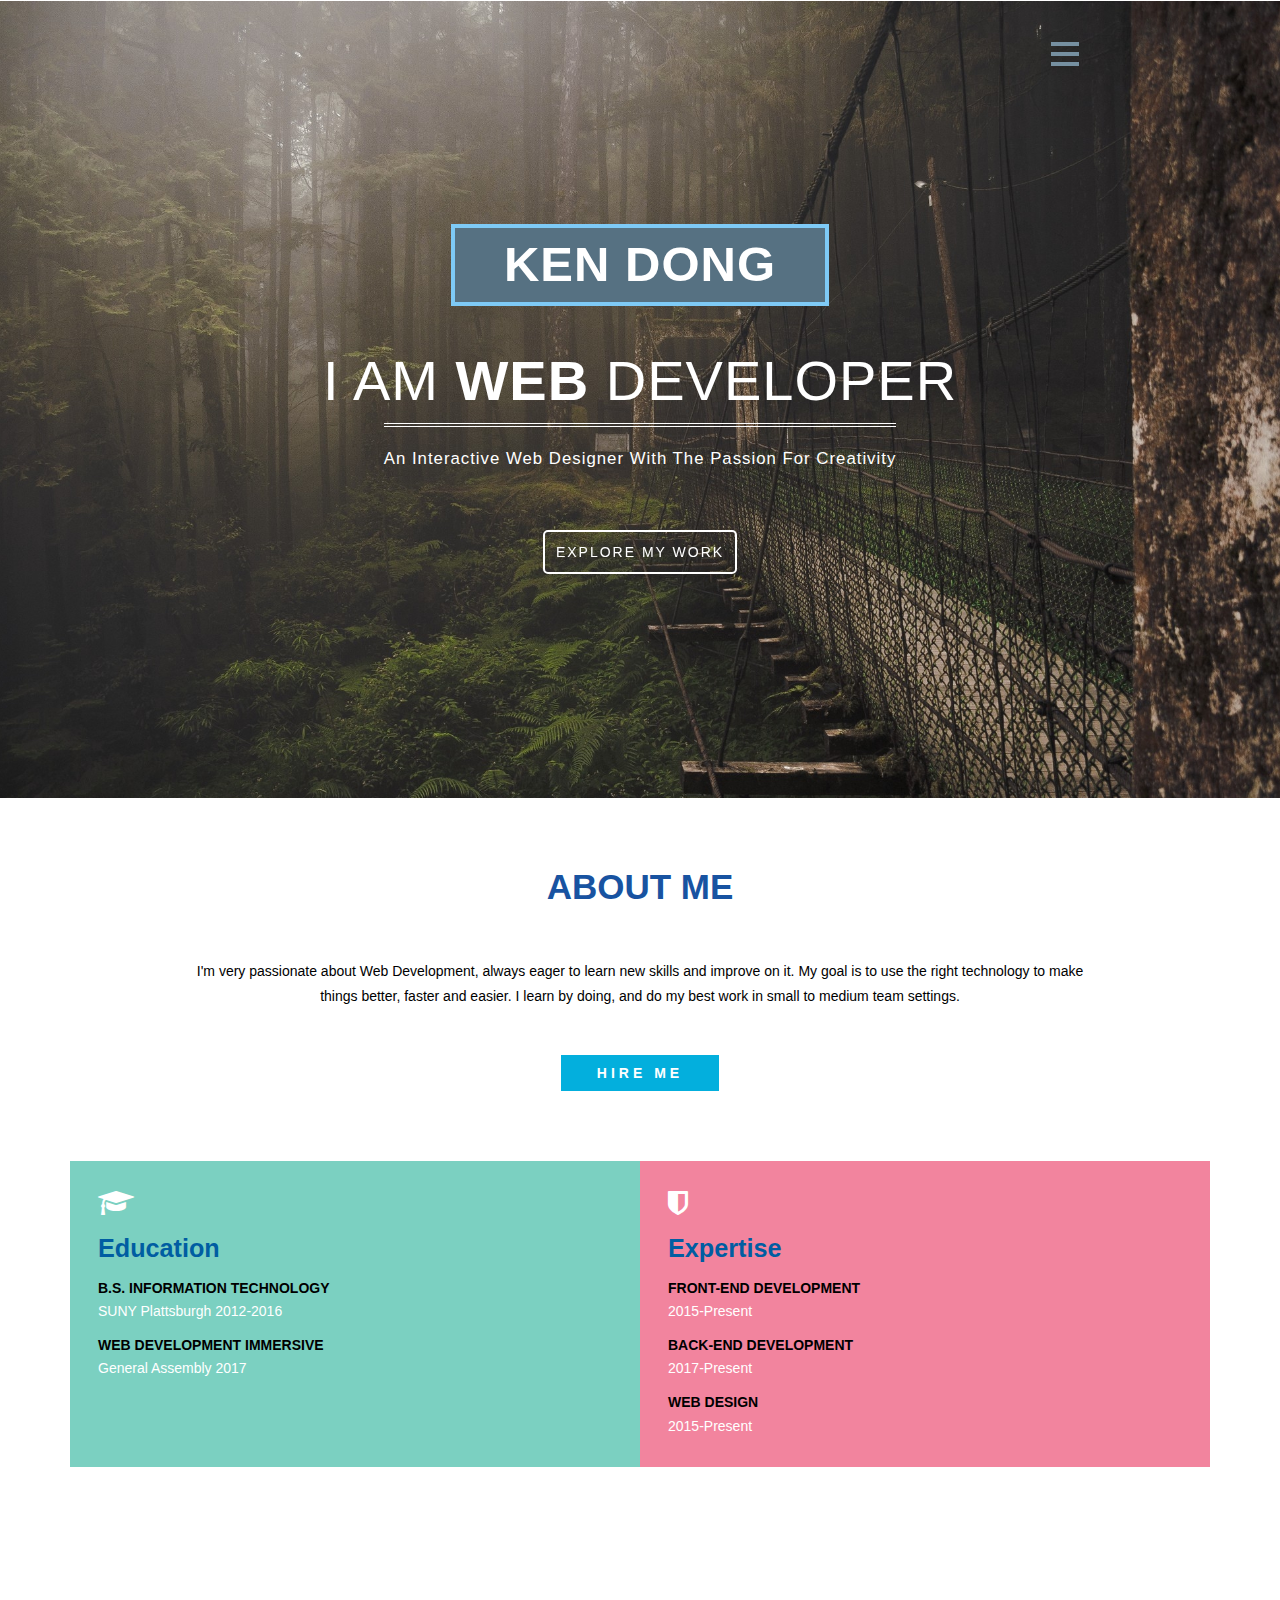
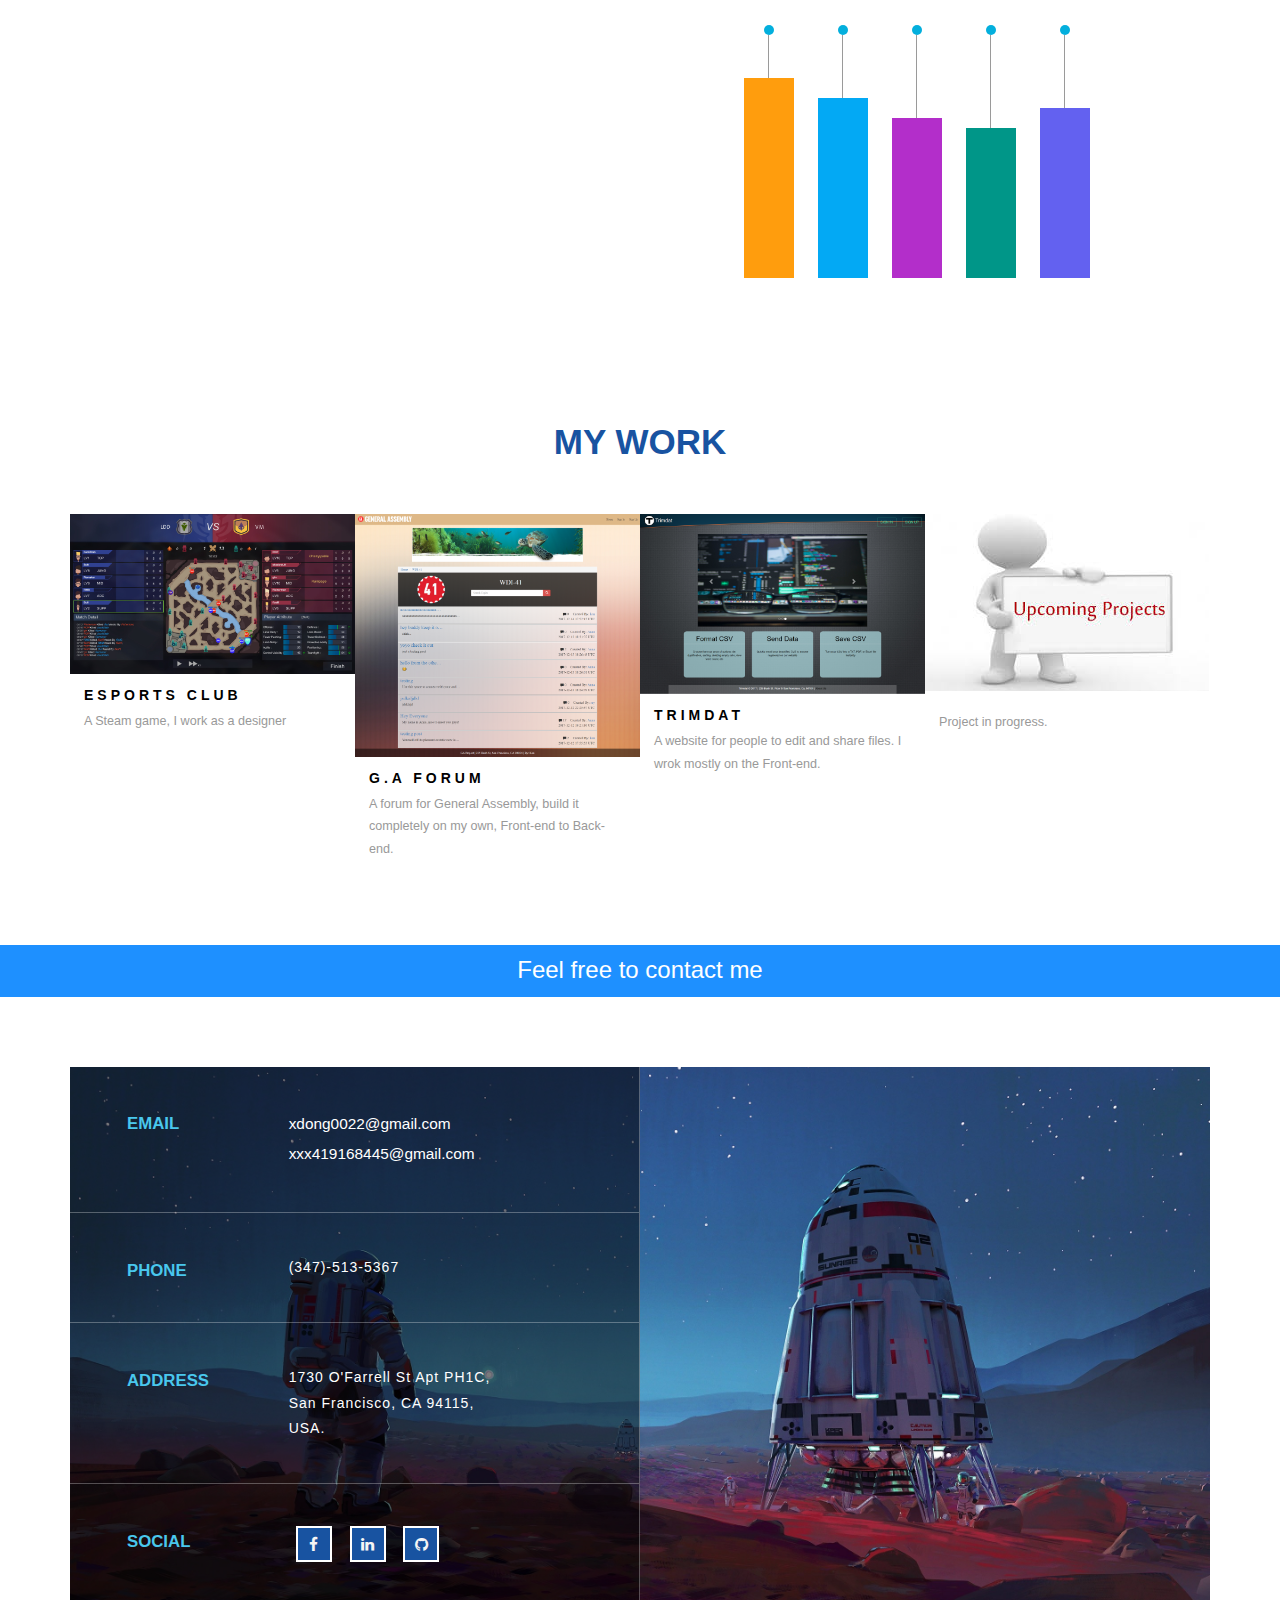
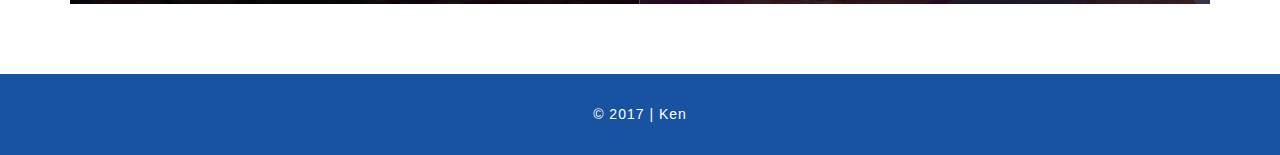
==== commit ece54a68: "edit some words" ====
--- a/index.html
+++ b/index.html
@@ -5,6 +5,7 @@
 	<meta name="viewport" content="width=device-width, initial-scale=1">
 	<meta http-equiv="Content-Type" content="text/html; charset=utf-8" />
 	<meta name="keywords" content="Designer,Web design" />
+	<link rel="shortcut icon" type="image/x-icon" href="./images/icon.png" />
 	<script type="application/x-javascript">
 		addEventListener("load", function () {
 			setTimeout(hideURLbar, 0);
@@ -230,7 +231,7 @@
 				<div class="col-md-6  contact-left-w3ls">
 					<div class="mail contact-grid-agileinfo">
 						<div class="col-md-4 col-sm-4 col-xs-4 contact-icon-wthree">
-							<h4>Mail me</h4>
+							<h4>Email</h4>
 						</div>
 						<div class="col-md-8  col-sm-8 col-xs-8 contact-text-agileinfo">
 							<a target="_blank" href="https://mail.google.com/mail/u/0/?view=cm&fs=1&tf=1&source=mailto&to=xdong0022@gmail.com">xdong0022@gmail.com</a><br>
@@ -259,7 +260,7 @@
 					</div>
 					<div class="visit wthree-social-icons contact-grid-agileinfo">
 						<div class="col-md-4 col-sm-4 col-xs-4 contact-icon-wthree">
-							<h4>Follow me</h4>
+							<h4>Social</h4>
 						</div>
 						<div class="col-md-8 col-sm-8 col-xs-8 contact-text-agileinfo">
 							<ul class="w3-links">
--- a/css/style.css
+++ b/css/style.css
@@ -1,10 +1,3 @@
-/*--
-Author: W3layouts
-Author URL: http://w3layouts.com
-License: Creative Commons Attribution 3.0 Unported
-License URL: http://creativecommons.org/licenses/by/3.0/
---*/
-
 body {
     margin: 0;
     background: #fff;
@@ -17,7 +10,7 @@
     -moz-transition: 0.5s all;
     -o-transition: 0.5s all;
     -ms-transition: 0.5s all;
-    transition: 0.5s all;
+    transition: 0.5s all;1
     text-decoration: none;
 }
 
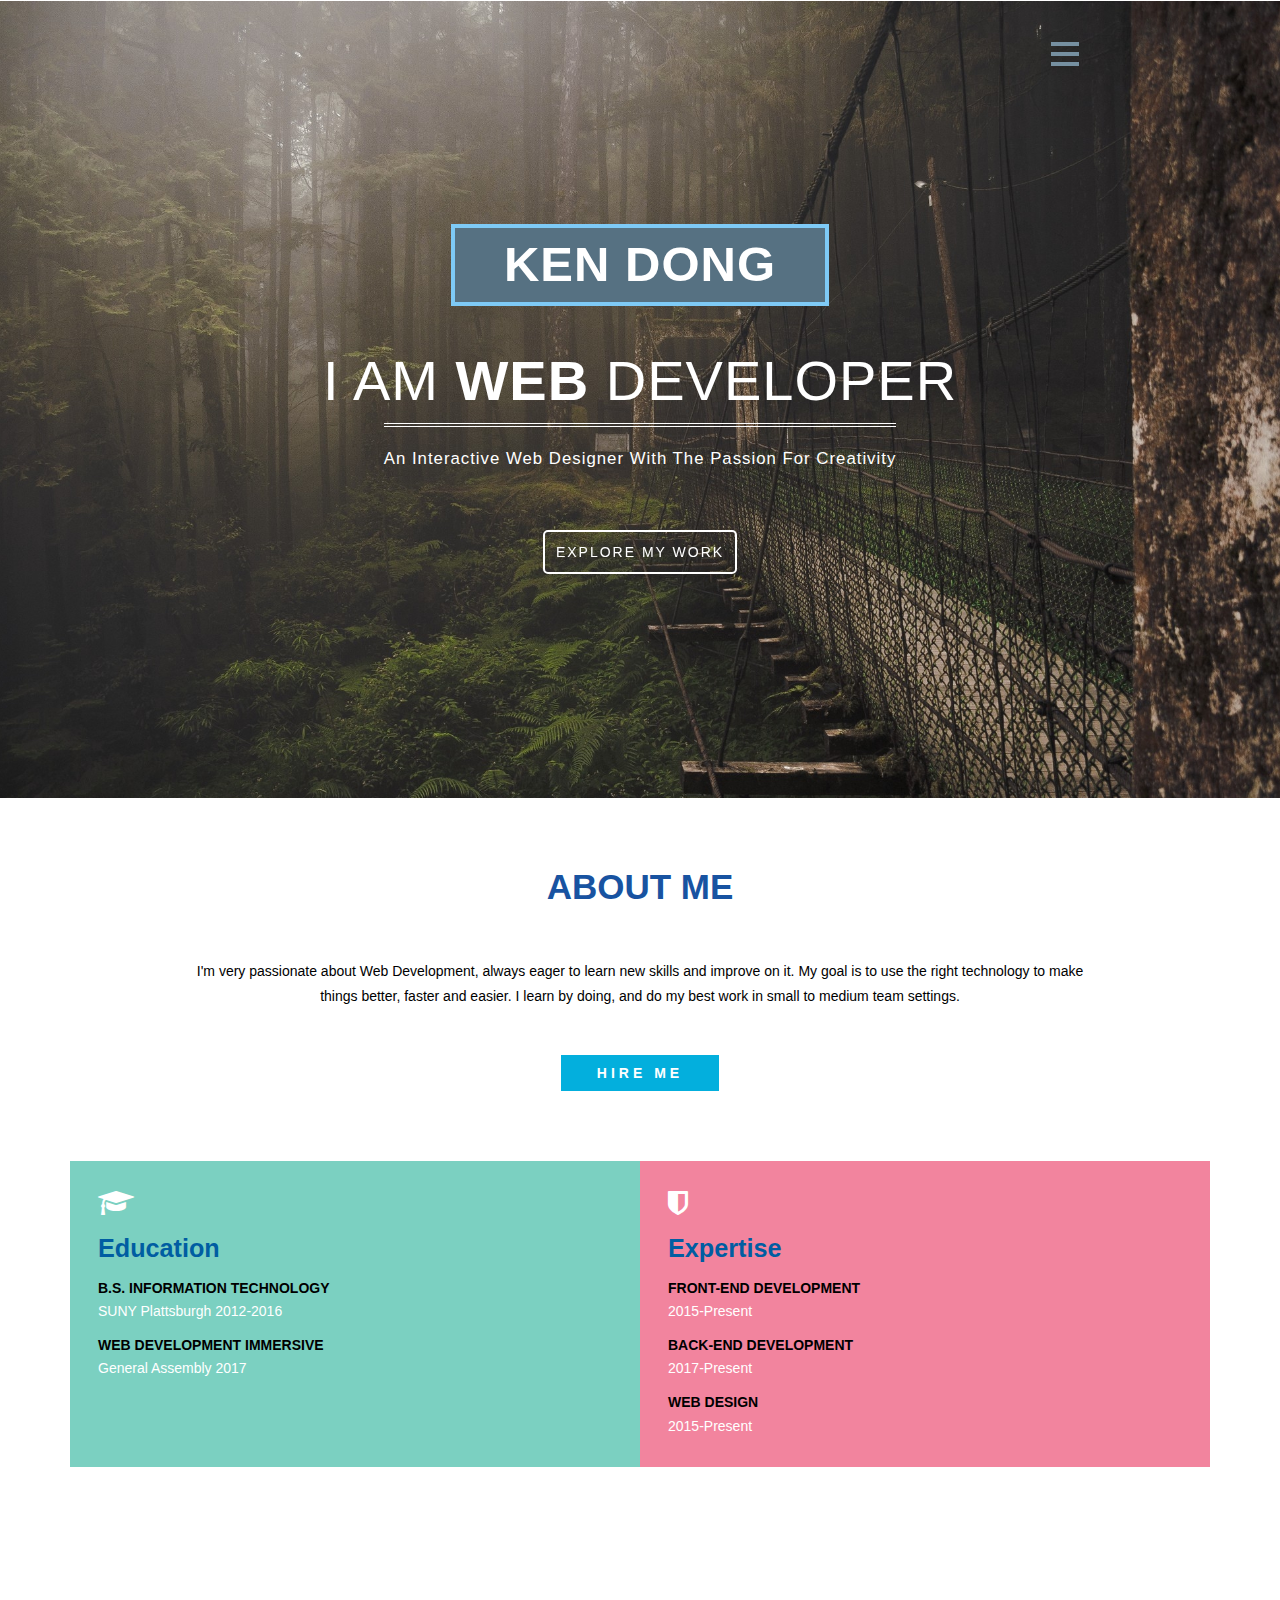
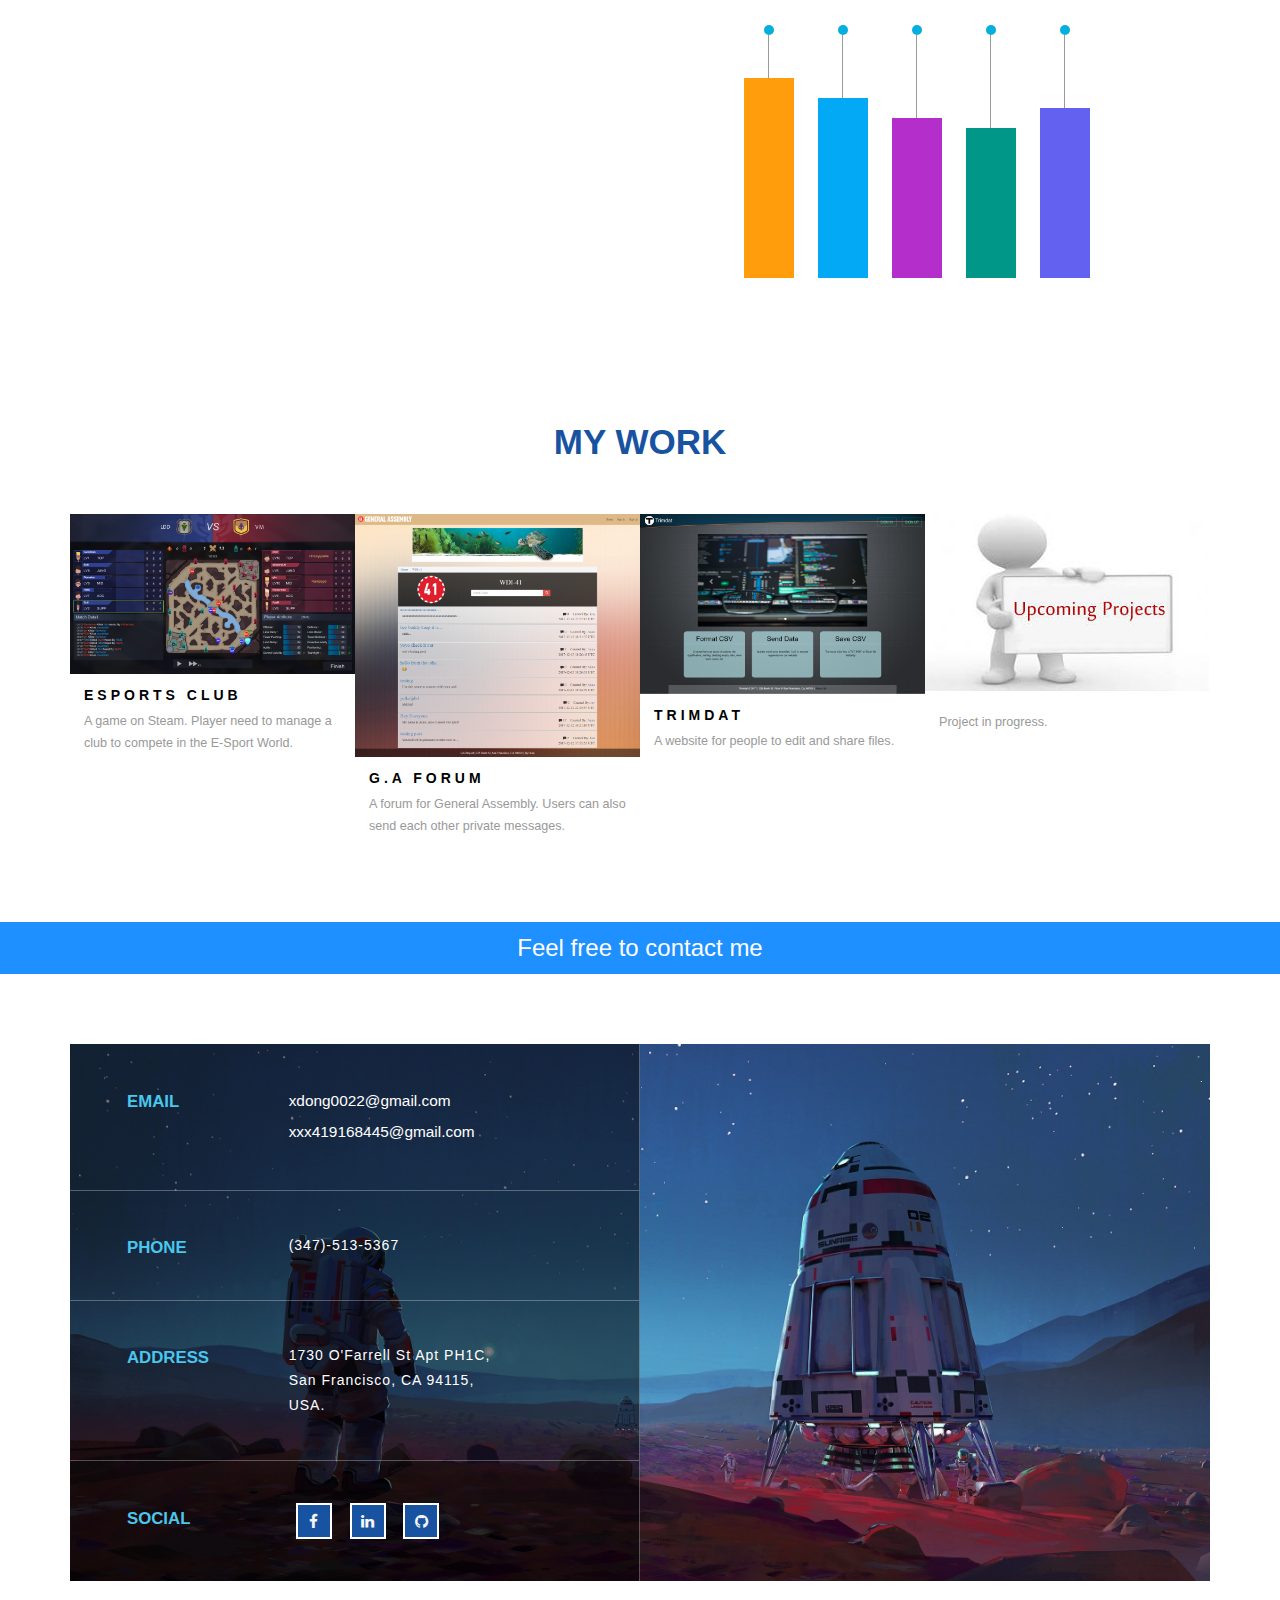
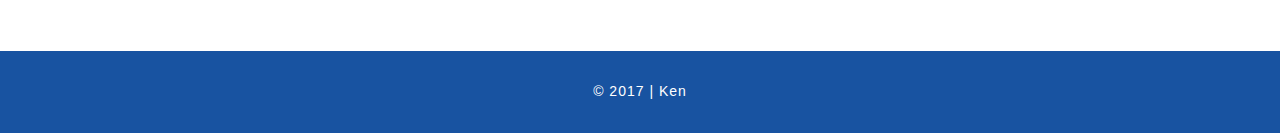
==== commit c11a5f96: "edit descrition for projects" ====
--- a/index.html
+++ b/index.html
@@ -76,7 +76,7 @@
 					<h1><a href="index.html">Ken Dong</a></h1>
 					<h2 class="w3ls-bnrtext">I am <span> WEB </span> Developer</h2>
 					<p class="w3ls-p">an interactive web designer with the passion for creativity</p>
-					<a href="#about" class="buy btn-wayra scroll">Explore my work</a>
+					<a href="#gallery" class="buy btn-wayra scroll">Explore my work</a>
 				</div>
 			</div>
 		</div>
@@ -168,7 +168,7 @@
 								</div>
 								<div class="agile-gallery-info">
 									<h5>ESports Club</h5>
-									<p>A Steam game, I work as a designer</p>
+									<p>A game on Steam. Player need to manage a club to compete in the E-Sport World.</p>
 								</div>
 							</div>
 							<div class="col-sm-3 w3_tab_img_left">
@@ -180,7 +180,7 @@
 								</div>
 								<div class="agile-gallery-info">
 									<h5>G.A Forum</h5>
-									<p>A forum for General Assembly, build it completely on my own, Front-end to Back-end.</p>
+									<p>A forum for General Assembly. Users can also send each other private messages.</p>
 								</div>
 							</div>
 							<div class="col-sm-3 w3_tab_img_left">
@@ -192,7 +192,7 @@
 								</div>
 								<div class="agile-gallery-info">
 									<h5>Trimdat</h5>
-									<p>A website for people to edit and share files. I wrok mostly on the Front-end.</p>
+									<p>A website for people to edit and share files.</p>
 								</div>
 							</div>
 							<div class="col-sm-3 w3_tab_img_left">
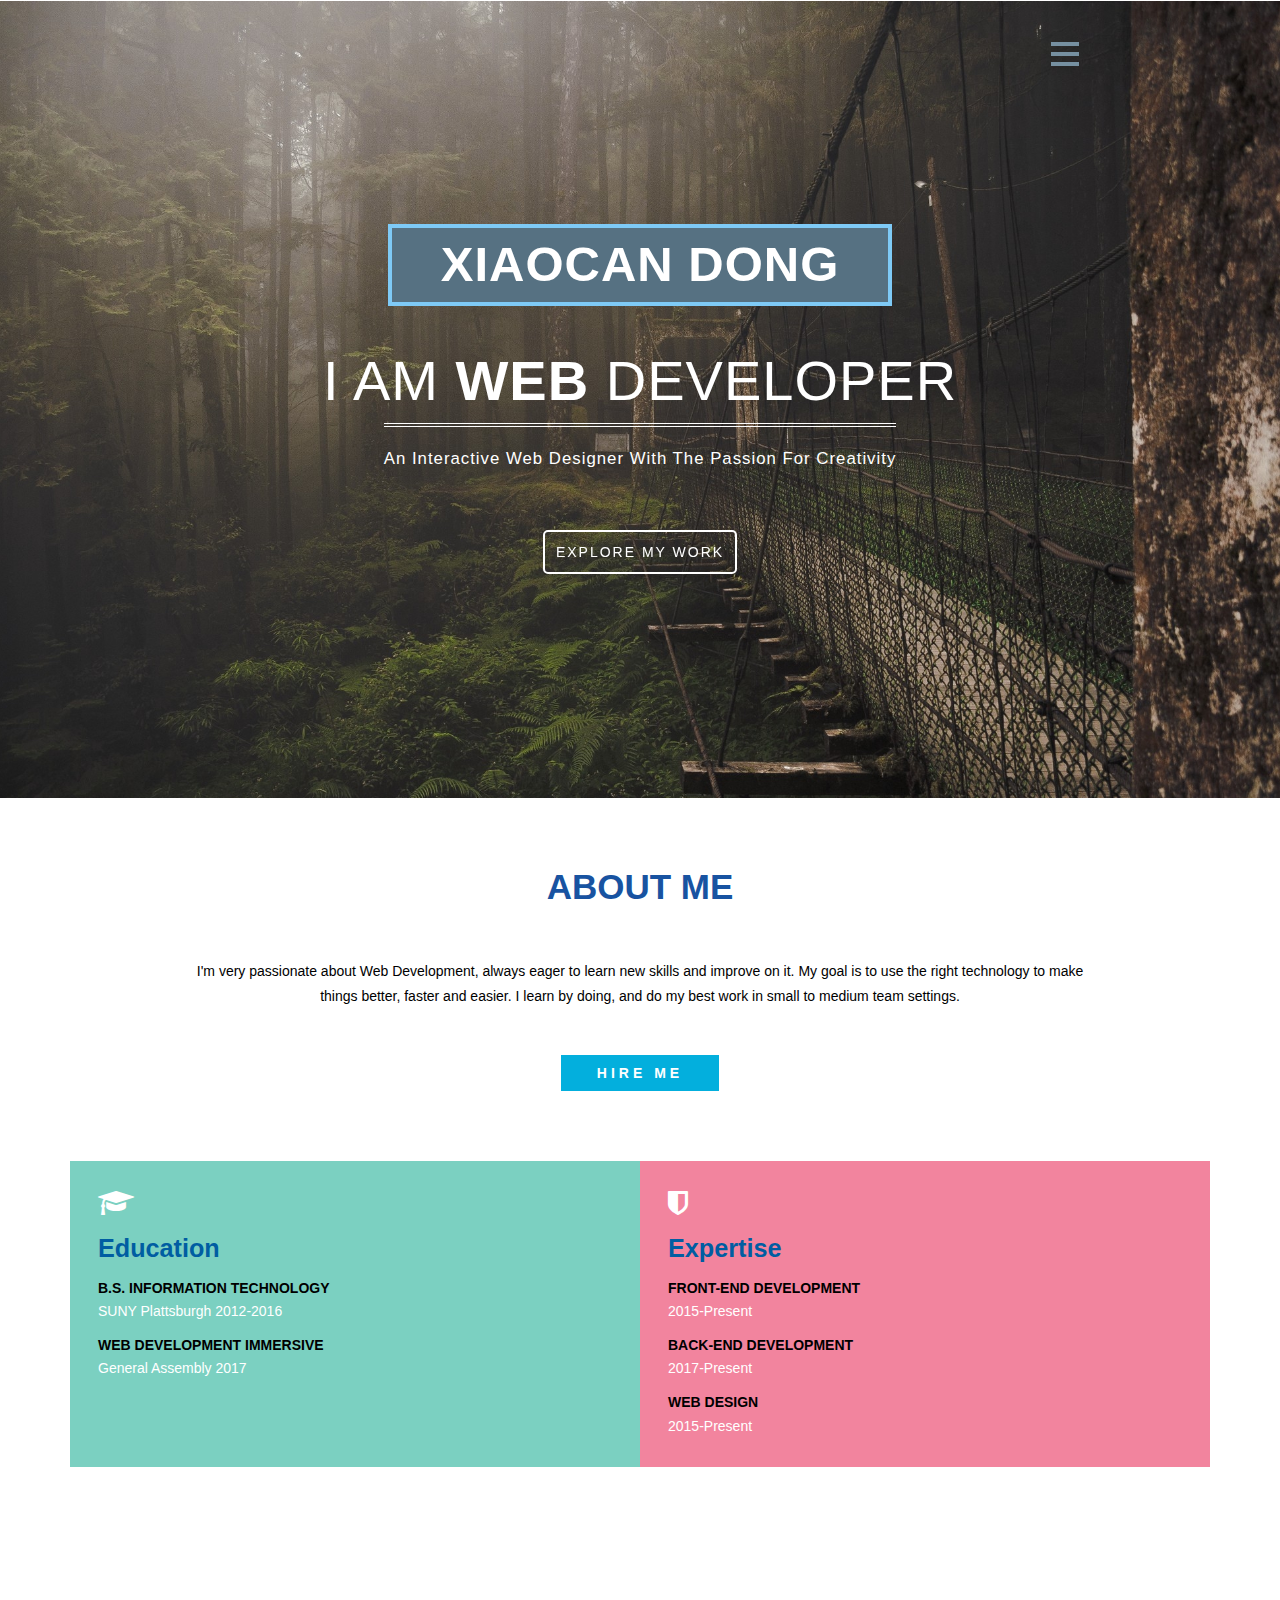
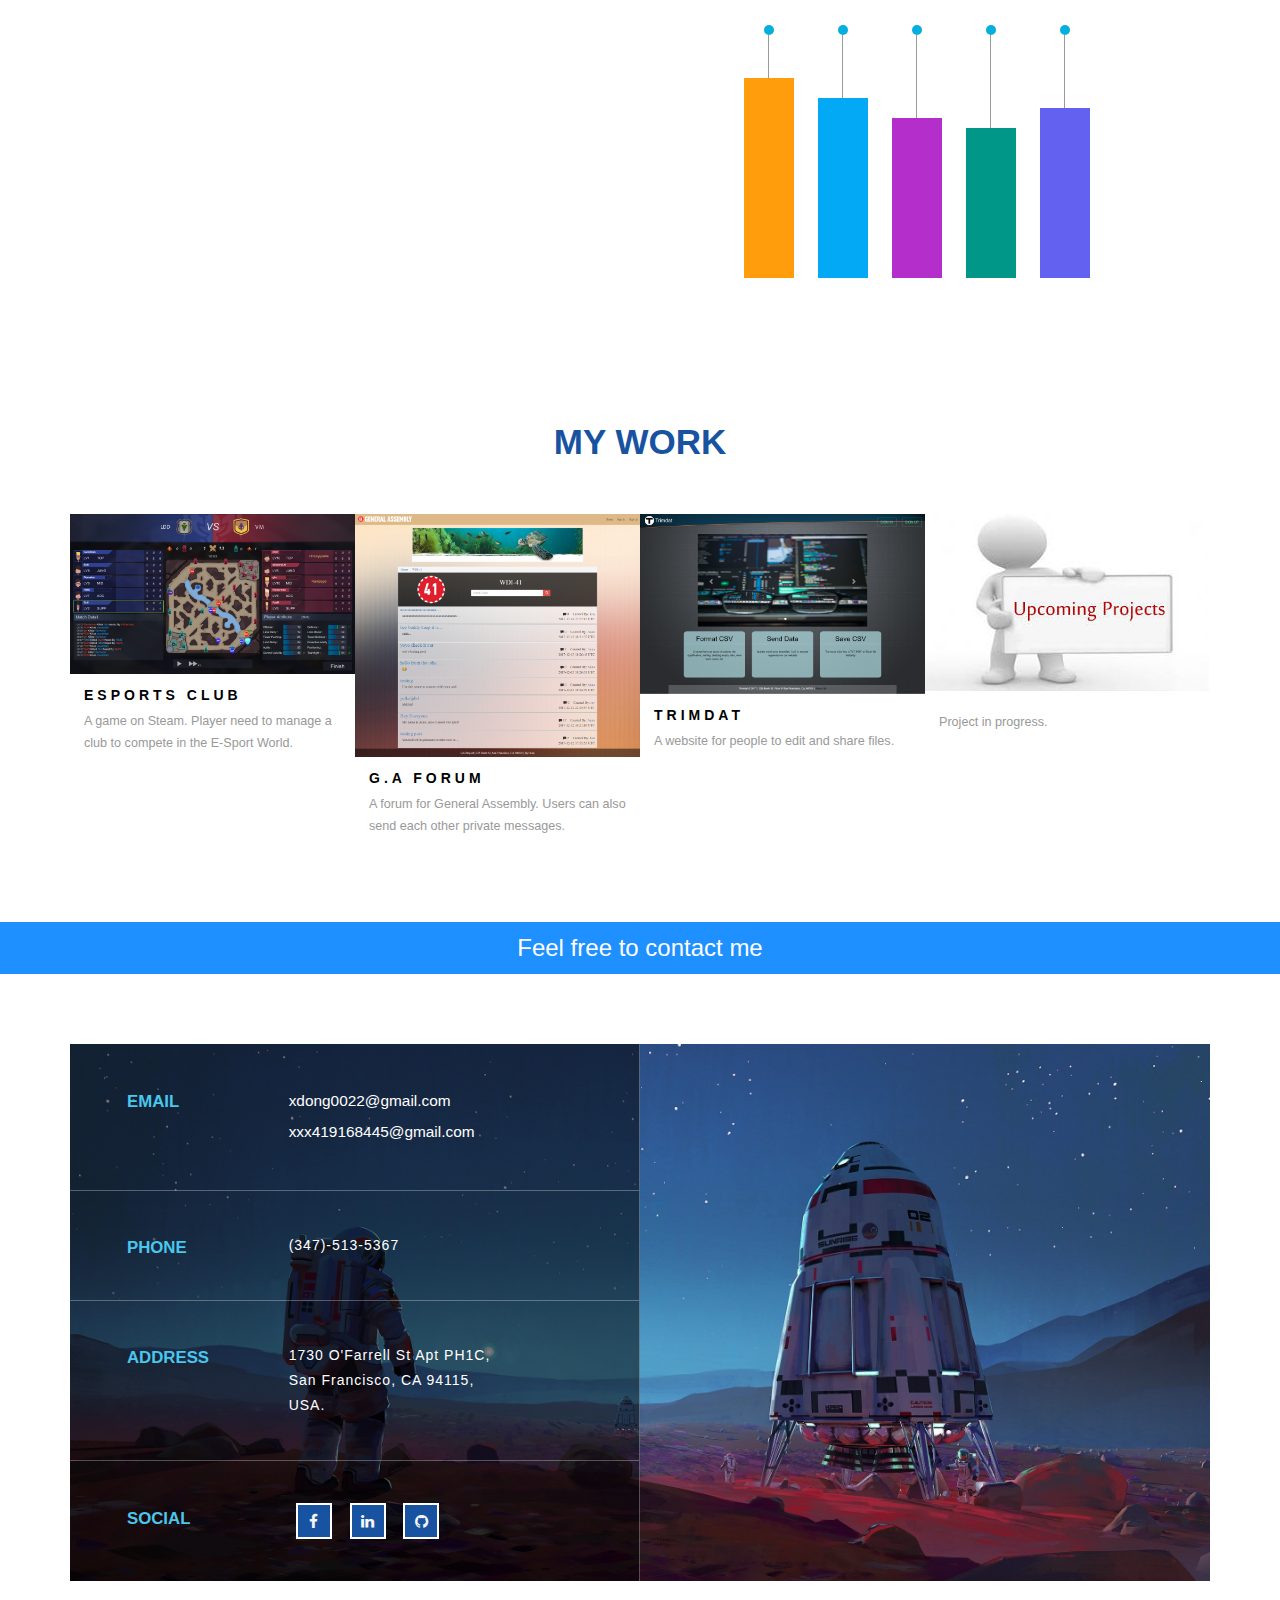
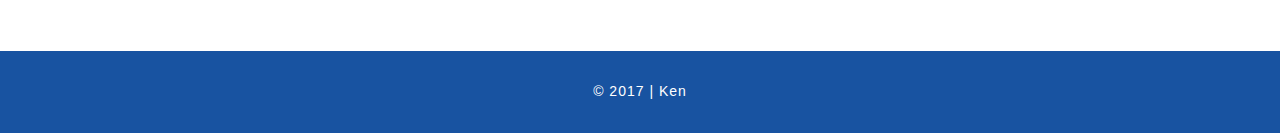
==== commit 89f2dbe5: "edit name" ====
--- a/index.html
+++ b/index.html
@@ -1,7 +1,7 @@
 <!DOCTYPE html>
 <html lang="en">
 <head>
-	<title>Ken's Profile</title>
+	<title>XiaoCan Dong</title>
 	<meta name="viewport" content="width=device-width, initial-scale=1">
 	<meta http-equiv="Content-Type" content="text/html; charset=utf-8" />
 	<meta name="keywords" content="Designer,Web design" />
@@ -73,7 +73,7 @@
 			<!-- //header -->
 			<div class="banner-text">
 				<div class="container">
-					<h1><a href="index.html">Ken Dong</a></h1>
+					<h1><a href="index.html">XiaoCan Dong</a></h1>
 					<h2 class="w3ls-bnrtext">I am <span> WEB </span> Developer</h2>
 					<p class="w3ls-p">an interactive web designer with the passion for creativity</p>
 					<a href="#gallery" class="buy btn-wayra scroll">Explore my work</a>
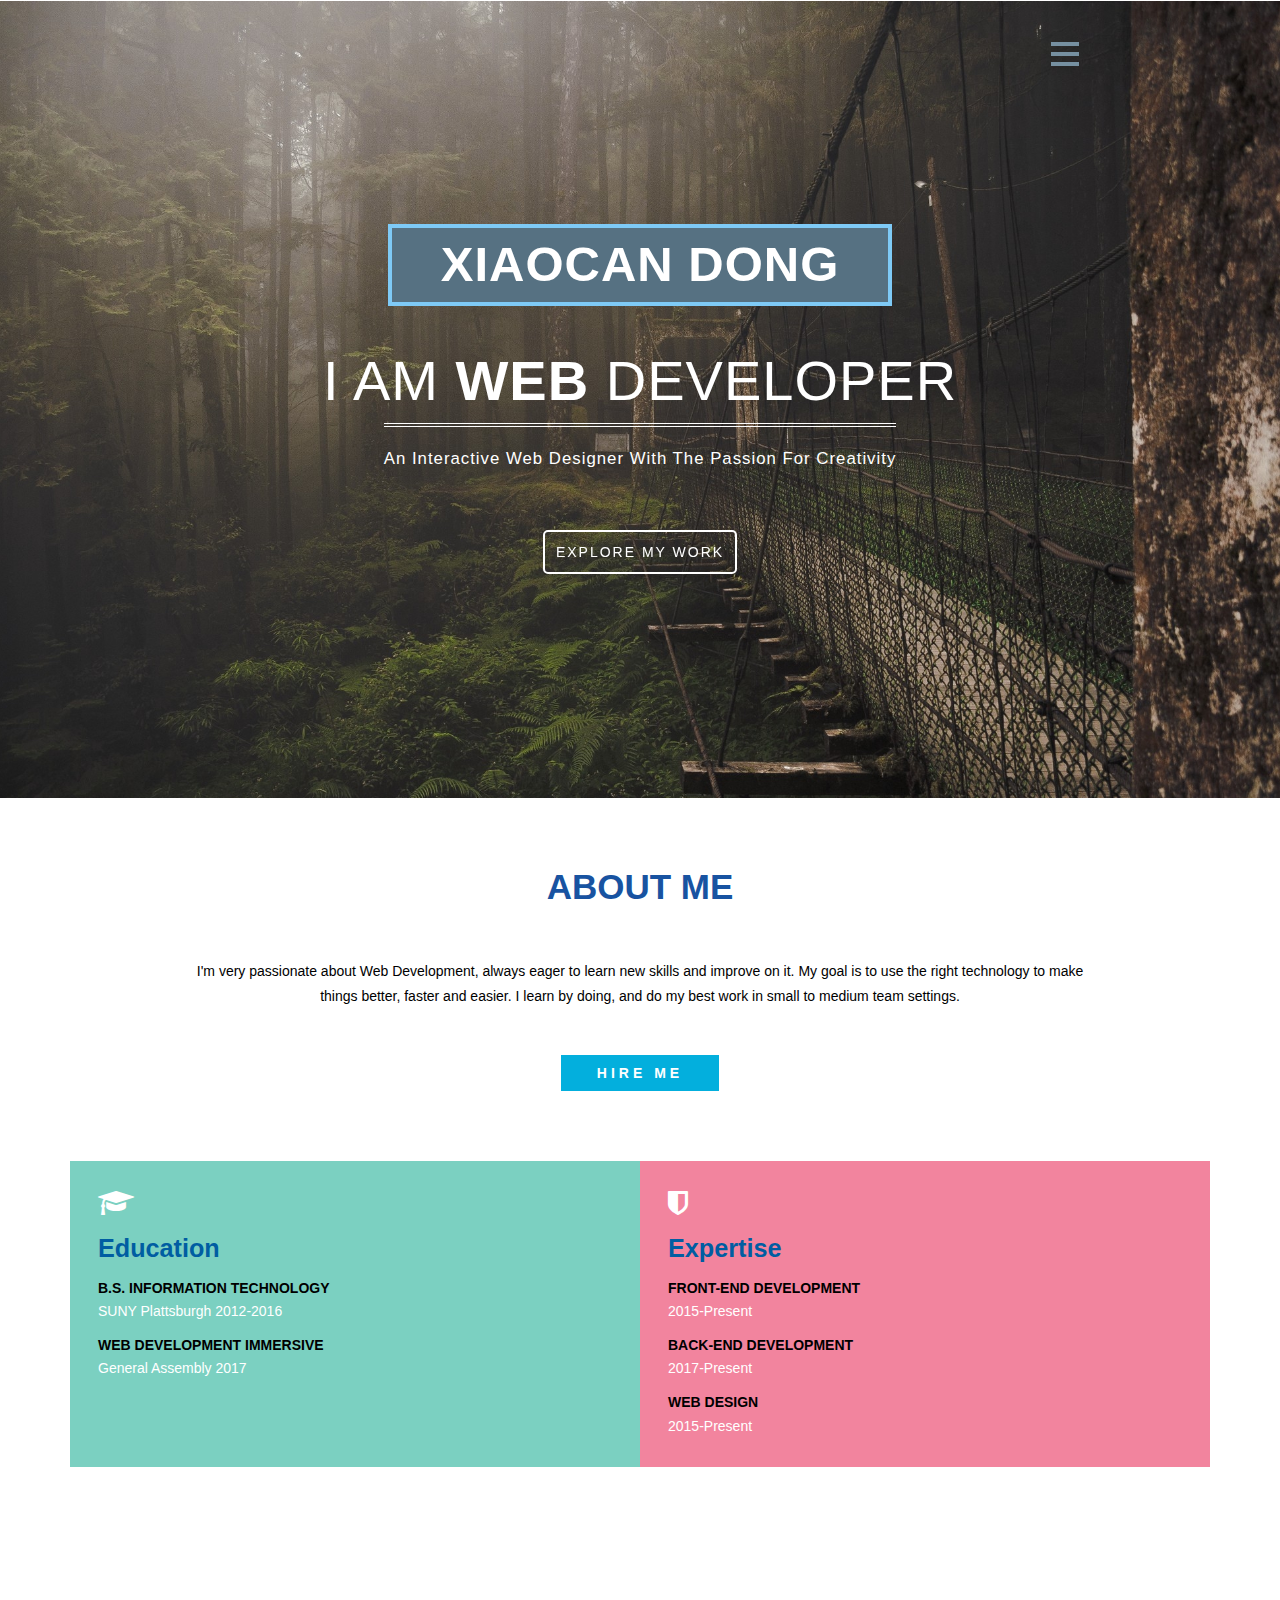
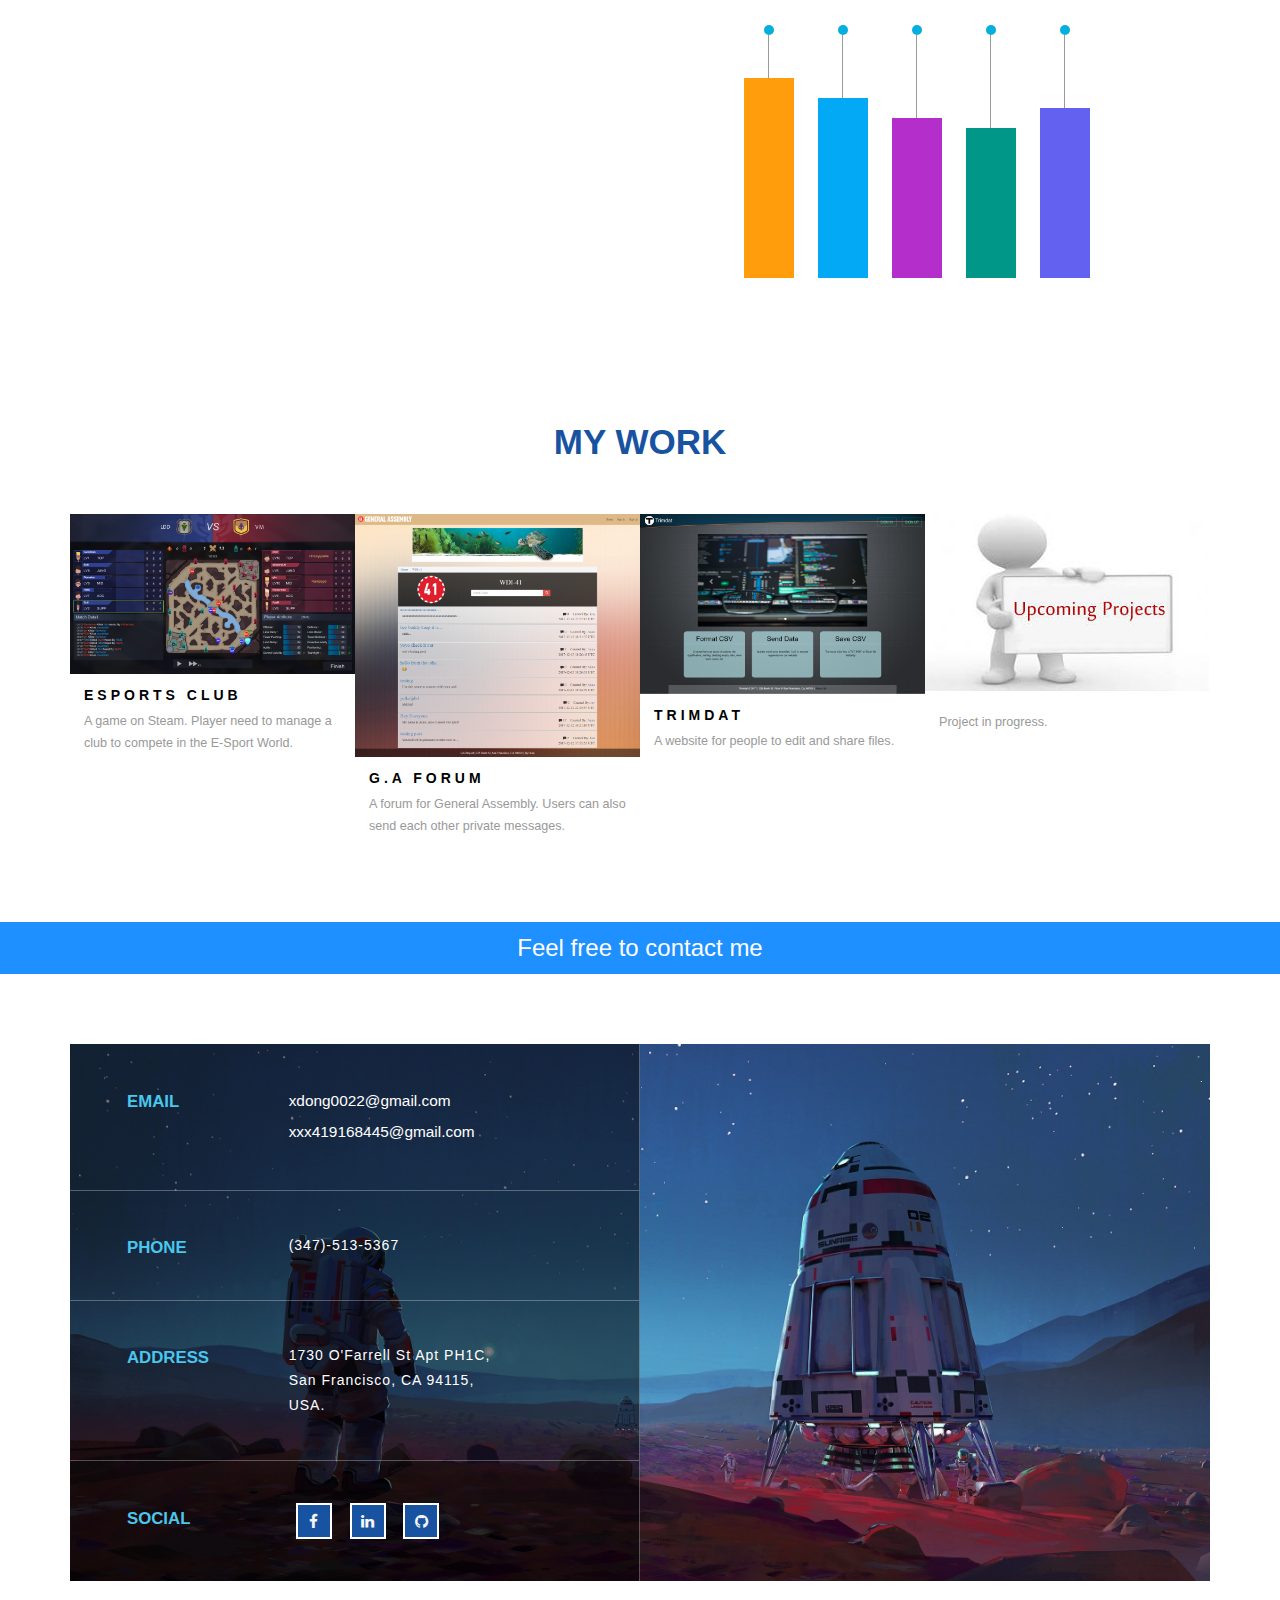
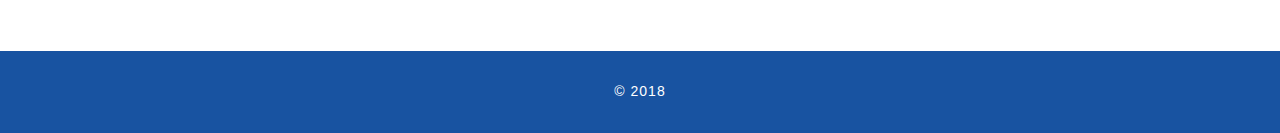
==== commit 51af2083: "edit the footer" ====
--- a/index.html
+++ b/index.html
@@ -127,9 +127,7 @@
 		<div class="container">
 			<div class="col-md-5 w3_agileits-service-left">
 				<h3 class="agileits-title">skills</h3>
-				<p>I have a wide range of skill sets from the base HTML and CSS to Ruby,
-					Rails, Python, React, Angular and many more.
-				</p>
+				<p>I have a wide range of skill sets from the basic HTML/CSS to Ruby, Rails, Python, React, Angular and many more.</p>
 			</div>
 			<div class="col-md-7 skills-right">
 				<div class="vertical-skills  pull-right xs-center">
@@ -283,7 +281,7 @@
 	</div>
 	<!-- //contact -->
 	<div class="agileits_w3layouts-footer">
-		<p>© 2017 | Ken</a></p>
+		<p>© 2018</a></p>
 	</div>
 	<!-- start-smooth-scrolling -->
 	<script type="text/javascript" src="js/move-top.js"></script>
